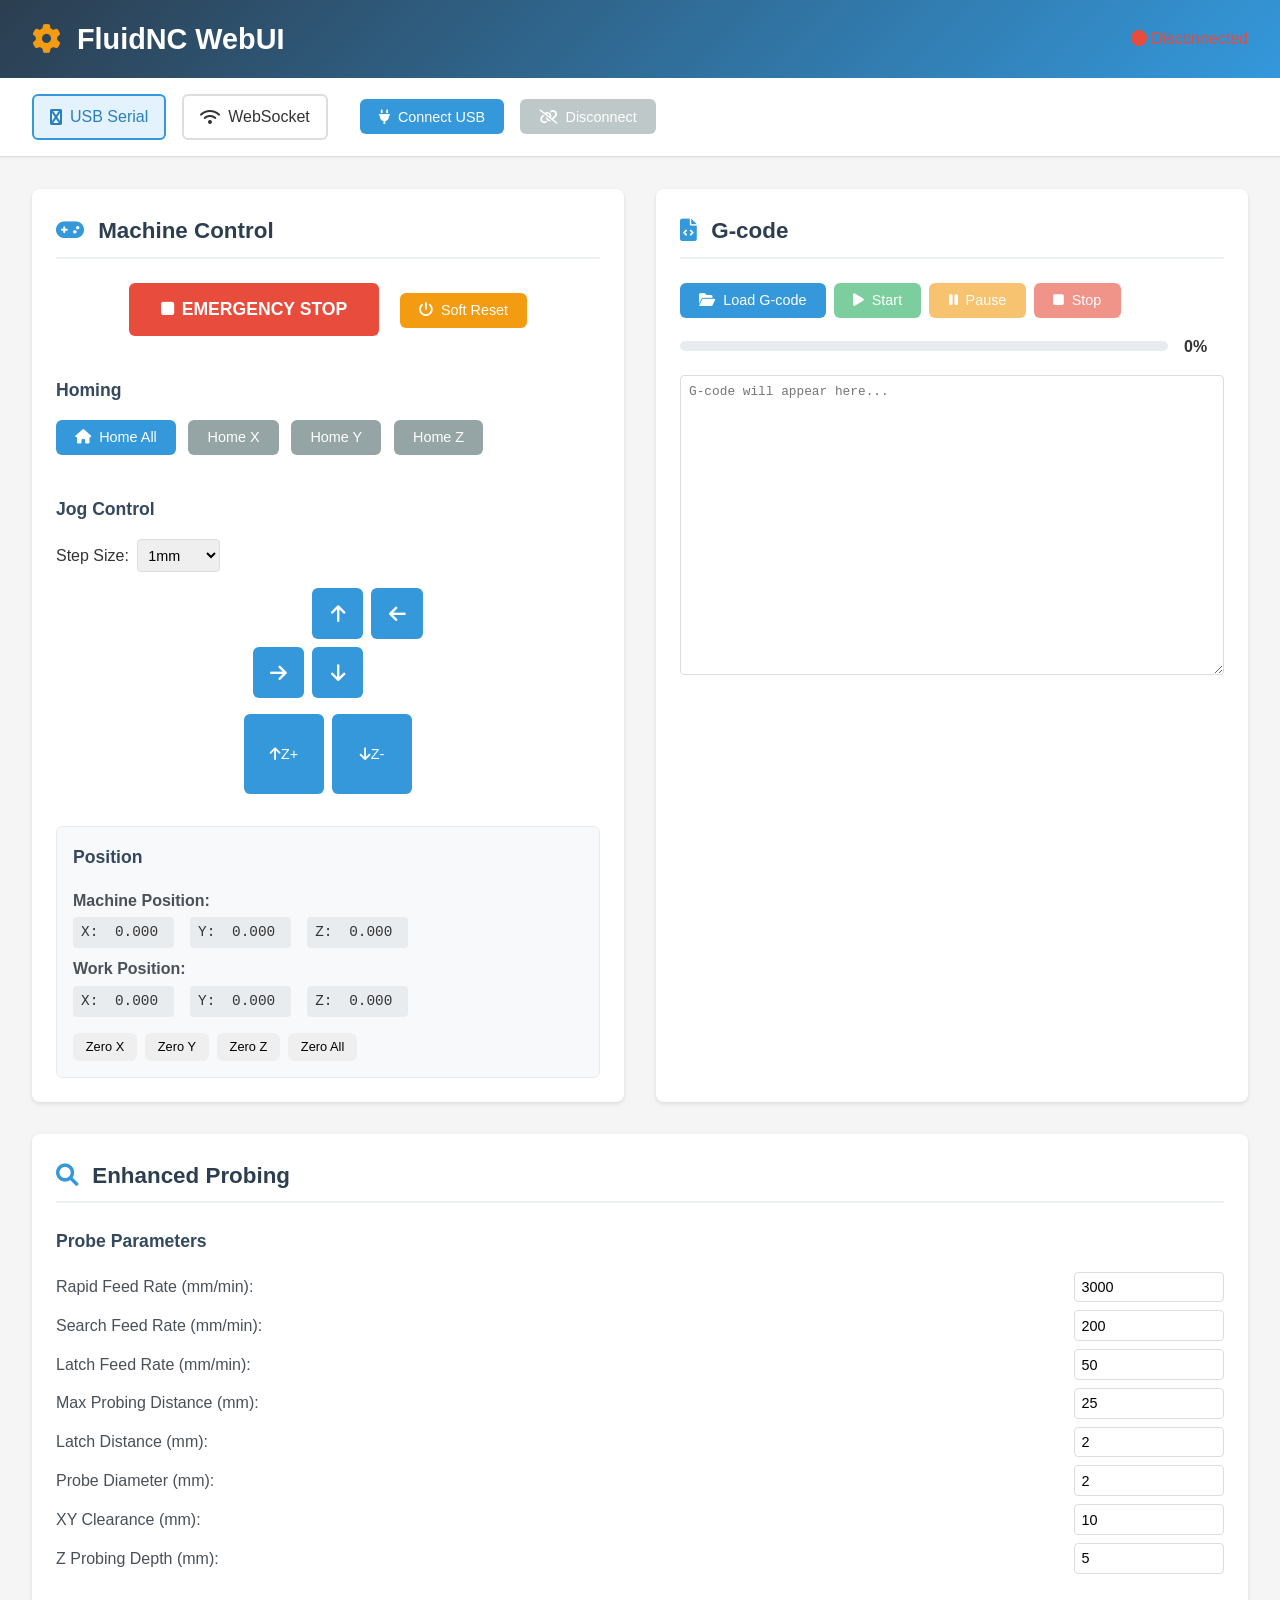
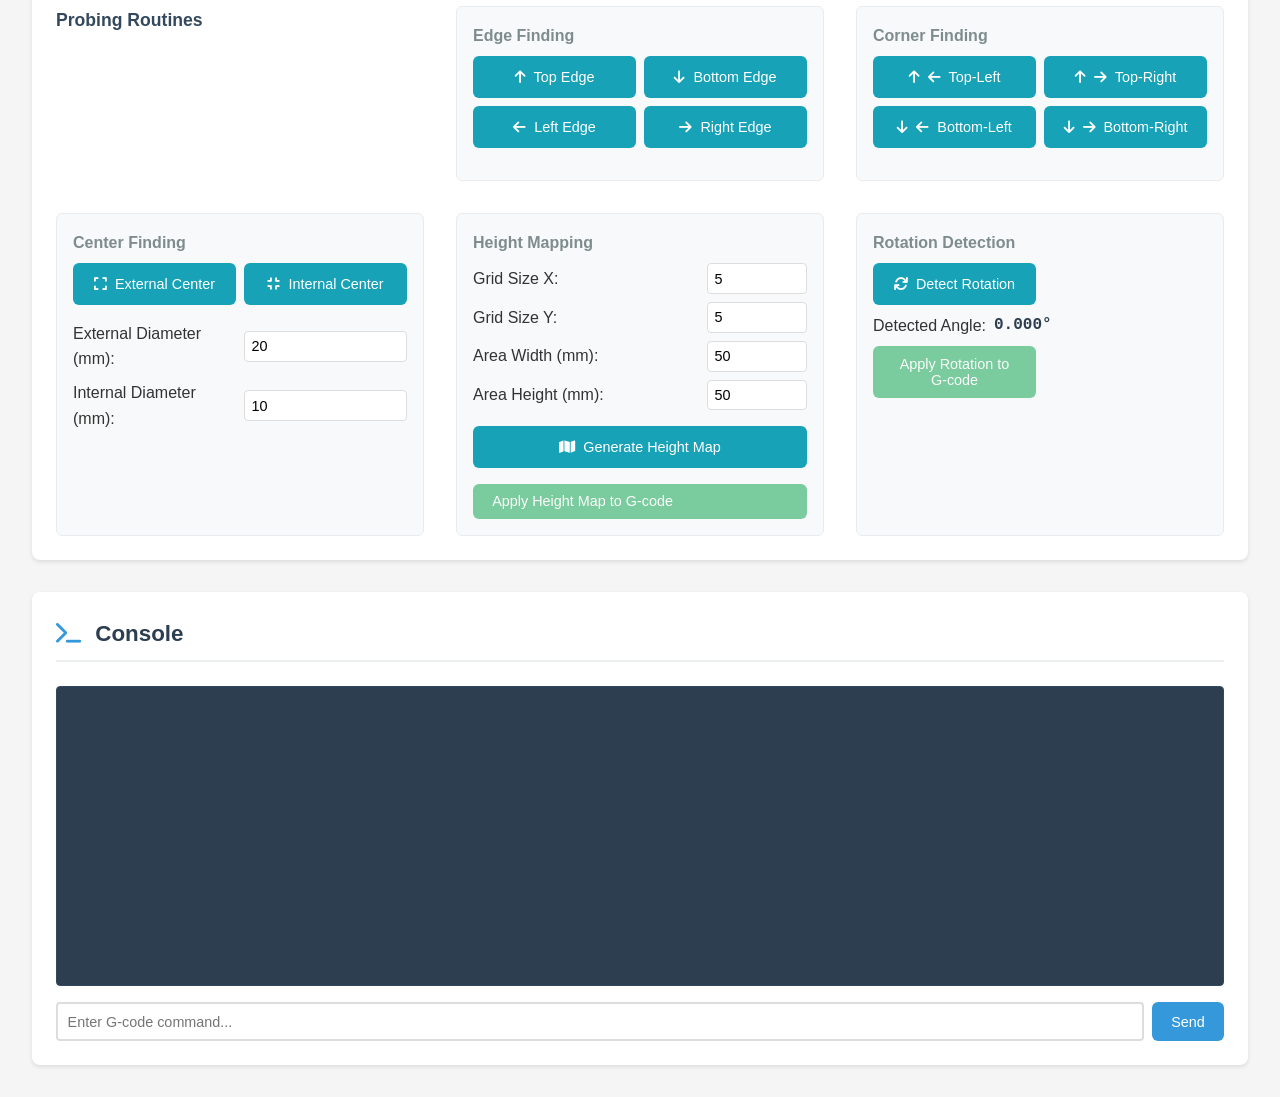
==== index.html @ 0053ca23 "Complete FluidNC WebUI with enhanced probing capabilities Co-authored-by: eghasemy <1766085+eghasemy" ====
<!DOCTYPE html>
<html lang="en">
<head>
    <meta charset="UTF-8">
    <meta name="viewport" content="width=device-width, initial-scale=1.0">
    <title>FluidNC WebUI</title>
    <link rel="stylesheet" href="css/styles.css">
    <link rel="stylesheet" href="https://cdnjs.cloudflare.com/ajax/libs/font-awesome/6.0.0/css/all.min.css">
</head>
<body>
    <div id="app">
        <!-- Header -->
        <header class="header">
            <h1><i class="fas fa-cog"></i> FluidNC WebUI</h1>
            <div class="connection-status">
                <span id="connection-indicator" class="status-disconnected">
                    <i class="fas fa-circle"></i> Disconnected
                </span>
            </div>
        </header>

        <!-- Connection Panel -->
        <section class="connection-panel">
            <div class="connection-controls">
                <div class="connection-type">
                    <label>
                        <input type="radio" name="connection-type" value="usb" checked>
                        <i class="fas fa-usb"></i> USB Serial
                    </label>
                    <label>
                        <input type="radio" name="connection-type" value="websocket">
                        <i class="fas fa-wifi"></i> WebSocket
                    </label>
                </div>
                
                <div class="usb-controls" id="usb-controls">
                    <button id="connect-usb" class="btn btn-primary">
                        <i class="fas fa-plug"></i> Connect USB
                    </button>
                    <button id="disconnect-usb" class="btn btn-secondary" disabled>
                        <i class="fas fa-unlink"></i> Disconnect
                    </button>
                </div>
                
                <div class="websocket-controls" id="websocket-controls" style="display: none;">
                    <input type="text" id="websocket-url" placeholder="ws://192.168.1.100:80/ws" class="input">
                    <button id="connect-websocket" class="btn btn-primary">
                        <i class="fas fa-wifi"></i> Connect
                    </button>
                    <button id="disconnect-websocket" class="btn btn-secondary" disabled>
                        <i class="fas fa-unlink"></i> Disconnect
                    </button>
                </div>
            </div>
        </section>

        <!-- Main Content -->
        <main class="main-content">
            <!-- Control Panel -->
            <section class="control-panel">
                <h2><i class="fas fa-gamepad"></i> Machine Control</h2>
                
                <!-- Emergency Stop -->
                <div class="emergency-controls">
                    <button id="emergency-stop" class="btn btn-danger btn-large">
                        <i class="fas fa-stop"></i> EMERGENCY STOP
                    </button>
                    <button id="soft-reset" class="btn btn-warning">
                        <i class="fas fa-power-off"></i> Soft Reset
                    </button>
                </div>

                <!-- Homing Controls -->
                <div class="homing-controls">
                    <h3>Homing</h3>
                    <button id="home-all" class="btn btn-primary">
                        <i class="fas fa-home"></i> Home All
                    </button>
                    <button id="home-x" class="btn btn-secondary">Home X</button>
                    <button id="home-y" class="btn btn-secondary">Home Y</button>
                    <button id="home-z" class="btn btn-secondary">Home Z</button>
                </div>

                <!-- Jog Controls -->
                <div class="jog-controls">
                    <h3>Jog Control</h3>
                    <div class="jog-distance">
                        <label>Step Size:</label>
                        <select id="jog-distance">
                            <option value="0.1">0.1mm</option>
                            <option value="1" selected>1mm</option>
                            <option value="10">10mm</option>
                            <option value="100">100mm</option>
                        </select>
                    </div>
                    
                    <div class="jog-xy">
                        <div class="jog-row">
                            <button class="jog-btn" data-axis="y" data-direction="1">
                                <i class="fas fa-arrow-up"></i>
                            </button>
                        </div>
                        <div class="jog-row">
                            <button class="jog-btn" data-axis="x" data-direction="-1">
                                <i class="fas fa-arrow-left"></i>
                            </button>
                            <button class="jog-btn" data-axis="x" data-direction="1">
                                <i class="fas fa-arrow-right"></i>
                            </button>
                        </div>
                        <div class="jog-row">
                            <button class="jog-btn" data-axis="y" data-direction="-1">
                                <i class="fas fa-arrow-down"></i>
                            </button>
                        </div>
                    </div>
                    
                    <div class="jog-z">
                        <button class="jog-btn" data-axis="z" data-direction="1">
                            <i class="fas fa-arrow-up"></i> Z+
                        </button>
                        <button class="jog-btn" data-axis="z" data-direction="-1">
                            <i class="fas fa-arrow-down"></i> Z-
                        </button>
                    </div>
                </div>

                <!-- Position Display -->
                <div class="position-display">
                    <h3>Position</h3>
                    <div class="coordinates">
                        <div class="coord-group">
                            <label>Machine Position:</label>
                            <div class="coord-values">
                                <span>X: <span id="mpos-x">0.000</span></span>
                                <span>Y: <span id="mpos-y">0.000</span></span>
                                <span>Z: <span id="mpos-z">0.000</span></span>
                            </div>
                        </div>
                        <div class="coord-group">
                            <label>Work Position:</label>
                            <div class="coord-values">
                                <span>X: <span id="wpos-x">0.000</span></span>
                                <span>Y: <span id="wpos-y">0.000</span></span>
                                <span>Z: <span id="wpos-z">0.000</span></span>
                            </div>
                        </div>
                    </div>
                    
                    <div class="zero-controls">
                        <button id="zero-x" class="btn btn-small">Zero X</button>
                        <button id="zero-y" class="btn btn-small">Zero Y</button>
                        <button id="zero-z" class="btn btn-small">Zero Z</button>
                        <button id="zero-all" class="btn btn-small">Zero All</button>
                    </div>
                </div>
            </section>

            <!-- G-code Panel -->
            <section class="gcode-panel">
                <h2><i class="fas fa-file-code"></i> G-code</h2>
                
                <div class="gcode-controls">
                    <input type="file" id="gcode-file" accept=".nc,.gcode,.txt" style="display: none;">
                    <button id="load-gcode" class="btn btn-primary">
                        <i class="fas fa-folder-open"></i> Load G-code
                    </button>
                    <button id="start-job" class="btn btn-success" disabled>
                        <i class="fas fa-play"></i> Start
                    </button>
                    <button id="pause-job" class="btn btn-warning" disabled>
                        <i class="fas fa-pause"></i> Pause
                    </button>
                    <button id="stop-job" class="btn btn-danger" disabled>
                        <i class="fas fa-stop"></i> Stop
                    </button>
                </div>

                <div class="gcode-progress">
                    <div class="progress-bar">
                        <div id="progress-fill" class="progress-fill"></div>
                    </div>
                    <span id="progress-text">0%</span>
                </div>

                <div class="gcode-viewer">
                    <textarea id="gcode-content" placeholder="G-code will appear here..." readonly></textarea>
                </div>
            </section>

            <!-- Enhanced Probing Panel -->
            <section class="probing-panel">
                <h2><i class="fas fa-search"></i> Enhanced Probing</h2>
                
                <!-- Probe Parameters -->
                <div class="probe-parameters">
                    <h3>Probe Parameters</h3>
                    <div class="param-grid">
                        <label>Rapid Feed Rate (mm/min):</label>
                        <input type="number" id="rapid-fr" value="3000" min="100" max="10000">
                        
                        <label>Search Feed Rate (mm/min):</label>
                        <input type="number" id="search-fr" value="200" min="10" max="1000">
                        
                        <label>Latch Feed Rate (mm/min):</label>
                        <input type="number" id="latch-fr" value="50" min="5" max="500">
                        
                        <label>Max Probing Distance (mm):</label>
                        <input type="number" id="probing-dist" value="25" min="1" max="100">
                        
                        <label>Latch Distance (mm):</label>
                        <input type="number" id="latch-dist" value="2" min="0.1" max="10" step="0.1">
                        
                        <label>Probe Diameter (mm):</label>
                        <input type="number" id="probe-diameter" value="2" min="0.1" max="20" step="0.1">
                        
                        <label>XY Clearance (mm):</label>
                        <input type="number" id="xy-clearance" value="10" min="1" max="50">
                        
                        <label>Z Probing Depth (mm):</label>
                        <input type="number" id="probing-depth" value="5" min="1" max="50">
                    </div>
                </div>

                <!-- Probing Routines -->
                <div class="probing-routines">
                    <h3>Probing Routines</h3>
                    
                    <!-- Edge Finding -->
                    <div class="routine-group">
                        <h4>Edge Finding</h4>
                        <div class="routine-buttons">
                            <button class="probe-btn" data-routine="edge-top">
                                <i class="fas fa-arrow-up"></i> Top Edge
                            </button>
                            <button class="probe-btn" data-routine="edge-bottom">
                                <i class="fas fa-arrow-down"></i> Bottom Edge
                            </button>
                            <button class="probe-btn" data-routine="edge-left">
                                <i class="fas fa-arrow-left"></i> Left Edge
                            </button>
                            <button class="probe-btn" data-routine="edge-right">
                                <i class="fas fa-arrow-right"></i> Right Edge
                            </button>
                        </div>
                    </div>

                    <!-- Corner Finding -->
                    <div class="routine-group">
                        <h4>Corner Finding</h4>
                        <div class="routine-buttons">
                            <button class="probe-btn" data-routine="corner-tl">
                                <i class="fas fa-arrow-up"></i><i class="fas fa-arrow-left"></i> Top-Left
                            </button>
                            <button class="probe-btn" data-routine="corner-tr">
                                <i class="fas fa-arrow-up"></i><i class="fas fa-arrow-right"></i> Top-Right
                            </button>
                            <button class="probe-btn" data-routine="corner-bl">
                                <i class="fas fa-arrow-down"></i><i class="fas fa-arrow-left"></i> Bottom-Left
                            </button>
                            <button class="probe-btn" data-routine="corner-br">
                                <i class="fas fa-arrow-down"></i><i class="fas fa-arrow-right"></i> Bottom-Right
                            </button>
                        </div>
                    </div>

                    <!-- Center Finding -->
                    <div class="routine-group">
                        <h4>Center Finding</h4>
                        <div class="routine-buttons">
                            <button class="probe-btn" data-routine="center-external">
                                <i class="fas fa-expand"></i> External Center
                            </button>
                            <button class="probe-btn" data-routine="center-internal">
                                <i class="fas fa-compress"></i> Internal Center
                            </button>
                        </div>
                        <div class="center-params">
                            <label>External Diameter (mm):</label>
                            <input type="number" id="external-diameter" value="20" min="1" max="200">
                            <label>Internal Diameter (mm):</label>
                            <input type="number" id="internal-diameter" value="10" min="1" max="200">
                        </div>
                    </div>

                    <!-- Height Mapping -->
                    <div class="routine-group">
                        <h4>Height Mapping</h4>
                        <div class="height-map-controls">
                            <div class="map-params">
                                <label>Grid Size X:</label>
                                <input type="number" id="grid-x" value="5" min="2" max="20">
                                <label>Grid Size Y:</label>
                                <input type="number" id="grid-y" value="5" min="2" max="20">
                                <label>Area Width (mm):</label>
                                <input type="number" id="area-width" value="50" min="5" max="500">
                                <label>Area Height (mm):</label>
                                <input type="number" id="area-height" value="50" min="5" max="500">
                            </div>
                            <button class="probe-btn" data-routine="height-map">
                                <i class="fas fa-map"></i> Generate Height Map
                            </button>
                            <button id="apply-height-map" class="btn btn-success" disabled>
                                Apply Height Map to G-code
                            </button>
                        </div>
                    </div>

                    <!-- Rotation Detection -->
                    <div class="routine-group">
                        <h4>Rotation Detection</h4>
                        <div class="rotation-controls">
                            <button class="probe-btn" data-routine="detect-rotation">
                                <i class="fas fa-sync"></i> Detect Rotation
                            </button>
                            <div class="rotation-display">
                                <label>Detected Angle:</label>
                                <span id="rotation-angle">0.000°</span>
                            </div>
                            <button id="apply-rotation" class="btn btn-success" disabled>
                                Apply Rotation to G-code
                            </button>
                        </div>
                    </div>
                </div>
            </section>

            <!-- Console -->
            <section class="console-panel">
                <h2><i class="fas fa-terminal"></i> Console</h2>
                <div class="console-output" id="console-output"></div>
                <div class="console-input">
                    <input type="text" id="command-input" placeholder="Enter G-code command..." class="input">
                    <button id="send-command" class="btn btn-primary">Send</button>
                </div>
            </section>
        </main>
    </div>

    <script src="js/serial.js"></script>
    <script src="js/websocket.js"></script>
    <script src="js/gcode.js"></script>
    <script src="js/probing.js"></script>
    <script src="js/app.js"></script>
</body>
</html>
---- css/styles.css ----
/* FluidNC WebUI Styles */

* {
    margin: 0;
    padding: 0;
    box-sizing: border-box;
}

body {
    font-family: 'Segoe UI', Tahoma, Geneva, Verdana, sans-serif;
    background-color: #f5f5f5;
    color: #333;
    line-height: 1.6;
}

#app {
    display: flex;
    flex-direction: column;
    min-height: 100vh;
}

/* Header */
.header {
    background: linear-gradient(135deg, #2c3e50, #3498db);
    color: white;
    padding: 1rem 2rem;
    display: flex;
    justify-content: space-between;
    align-items: center;
    box-shadow: 0 2px 4px rgba(0,0,0,0.1);
}

.header h1 {
    font-size: 1.8rem;
    font-weight: 600;
}

.header h1 i {
    margin-right: 0.5rem;
    color: #f39c12;
}

.connection-status {
    display: flex;
    align-items: center;
    font-size: 1rem;
}

.status-disconnected {
    color: #e74c3c;
}

.status-connected {
    color: #27ae60;
}

.status-connecting {
    color: #f39c12;
}

/* Connection Panel */
.connection-panel {
    background: white;
    padding: 1rem 2rem;
    border-bottom: 1px solid #ddd;
    box-shadow: 0 1px 2px rgba(0,0,0,0.05);
}

.connection-controls {
    display: flex;
    align-items: center;
    gap: 2rem;
    flex-wrap: wrap;
}

.connection-type {
    display: flex;
    gap: 1rem;
}

.connection-type label {
    display: flex;
    align-items: center;
    gap: 0.5rem;
    cursor: pointer;
    padding: 0.5rem 1rem;
    border: 2px solid #ddd;
    border-radius: 6px;
    transition: all 0.3s ease;
}

.connection-type label:hover {
    border-color: #3498db;
    background-color: #f8f9fa;
}

.connection-type input[type="radio"]:checked + label,
.connection-type label:has(input[type="radio"]:checked) {
    border-color: #3498db;
    background-color: #e3f2fd;
    color: #2980b9;
}

.connection-type input[type="radio"] {
    display: none;
}

.usb-controls, .websocket-controls {
    display: flex;
    align-items: center;
    gap: 1rem;
}

/* Main Content */
.main-content {
    display: grid;
    grid-template-columns: 1fr 1fr;
    grid-template-rows: auto auto auto;
    gap: 2rem;
    padding: 2rem;
    flex: 1;
}

.control-panel {
    background: white;
    border-radius: 8px;
    padding: 1.5rem;
    box-shadow: 0 2px 4px rgba(0,0,0,0.1);
}

.gcode-panel {
    background: white;
    border-radius: 8px;
    padding: 1.5rem;
    box-shadow: 0 2px 4px rgba(0,0,0,0.1);
}

.probing-panel {
    grid-column: 1 / -1;
    background: white;
    border-radius: 8px;
    padding: 1.5rem;
    box-shadow: 0 2px 4px rgba(0,0,0,0.1);
}

.console-panel {
    grid-column: 1 / -1;
    background: white;
    border-radius: 8px;
    padding: 1.5rem;
    box-shadow: 0 2px 4px rgba(0,0,0,0.1);
}

/* Section Headers */
h2 {
    color: #2c3e50;
    font-size: 1.4rem;
    margin-bottom: 1.5rem;
    padding-bottom: 0.5rem;
    border-bottom: 2px solid #ecf0f1;
}

h2 i {
    margin-right: 0.5rem;
    color: #3498db;
}

h3 {
    color: #34495e;
    font-size: 1.1rem;
    margin-bottom: 1rem;
}

h4 {
    color: #7f8c8d;
    font-size: 1rem;
    margin-bottom: 0.5rem;
}

/* Buttons */
.btn {
    padding: 0.6rem 1.2rem;
    border: none;
    border-radius: 6px;
    cursor: pointer;
    font-size: 0.9rem;
    font-weight: 500;
    transition: all 0.3s ease;
    display: inline-flex;
    align-items: center;
    gap: 0.5rem;
    text-decoration: none;
}

.btn:hover {
    transform: translateY(-1px);
    box-shadow: 0 2px 4px rgba(0,0,0,0.2);
}

.btn:active {
    transform: translateY(0);
}

.btn:disabled {
    opacity: 0.6;
    cursor: not-allowed;
    transform: none;
}

.btn-primary {
    background-color: #3498db;
    color: white;
}

.btn-primary:hover {
    background-color: #2980b9;
}

.btn-secondary {
    background-color: #95a5a6;
    color: white;
}

.btn-secondary:hover {
    background-color: #7f8c8d;
}

.btn-success {
    background-color: #27ae60;
    color: white;
}

.btn-success:hover {
    background-color: #229954;
}

.btn-warning {
    background-color: #f39c12;
    color: white;
}

.btn-warning:hover {
    background-color: #e67e22;
}

.btn-danger {
    background-color: #e74c3c;
    color: white;
}

.btn-danger:hover {
    background-color: #c0392b;
}

.btn-large {
    padding: 1rem 2rem;
    font-size: 1.1rem;
    font-weight: 600;
}

.btn-small {
    padding: 0.4rem 0.8rem;
    font-size: 0.8rem;
}

/* Input Fields */
.input {
    padding: 0.6rem;
    border: 2px solid #ddd;
    border-radius: 4px;
    font-size: 0.9rem;
    transition: border-color 0.3s ease;
    width: 100%;
}

.input:focus {
    outline: none;
    border-color: #3498db;
}

input[type="number"], select {
    padding: 0.4rem;
    border: 1px solid #ddd;
    border-radius: 4px;
    font-size: 0.9rem;
}

/* Emergency Controls */
.emergency-controls {
    margin-bottom: 2rem;
    text-align: center;
}

.emergency-controls .btn-large {
    margin-right: 1rem;
    margin-bottom: 0.5rem;
}

/* Homing Controls */
.homing-controls {
    margin-bottom: 2rem;
}

.homing-controls .btn {
    margin-right: 0.5rem;
    margin-bottom: 0.5rem;
}

/* Jog Controls */
.jog-controls {
    margin-bottom: 2rem;
}

.jog-distance {
    margin-bottom: 1rem;
    display: flex;
    align-items: center;
    gap: 0.5rem;
}

.jog-distance select {
    padding: 0.4rem;
    border: 1px solid #ddd;
    border-radius: 4px;
}

.jog-xy {
    display: grid;
    grid-template-columns: repeat(3, 1fr);
    gap: 0.5rem;
    max-width: 150px;
    margin: 1rem auto;
}

.jog-row {
    display: contents;
}

.jog-row:first-child .jog-btn {
    grid-column: 2;
}

.jog-row:last-child .jog-btn {
    grid-column: 2;
}

.jog-btn {
    background-color: #3498db;
    color: white;
    border: none;
    border-radius: 6px;
    padding: 1rem;
    cursor: pointer;
    font-size: 1.2rem;
    transition: all 0.2s ease;
    aspect-ratio: 1;
    display: flex;
    align-items: center;
    justify-content: center;
}

.jog-btn:hover {
    background-color: #2980b9;
    transform: scale(1.05);
}

.jog-btn:active {
    transform: scale(0.95);
}

.jog-z {
    display: flex;
    gap: 0.5rem;
    justify-content: center;
    margin-top: 1rem;
}

.jog-z .jog-btn {
    width: 80px;
    font-size: 0.9rem;
    padding: 0.8rem;
}

/* Position Display */
.position-display {
    background-color: #f8f9fa;
    padding: 1rem;
    border-radius: 6px;
    border: 1px solid #e9ecef;
}

.coordinates {
    margin-bottom: 1rem;
}

.coord-group {
    margin-bottom: 0.5rem;
}

.coord-group label {
    font-weight: 600;
    color: #495057;
    display: block;
    margin-bottom: 0.25rem;
}

.coord-values {
    display: flex;
    gap: 1rem;
    font-family: 'Courier New', monospace;
    font-size: 0.9rem;
}

.coord-values span {
    background-color: #e9ecef;
    padding: 0.25rem 0.5rem;
    border-radius: 4px;
    min-width: 80px;
}

.zero-controls {
    display: flex;
    gap: 0.5rem;
    flex-wrap: wrap;
}

/* G-code Panel */
.gcode-controls {
    display: flex;
    gap: 0.5rem;
    margin-bottom: 1rem;
    flex-wrap: wrap;
}

.gcode-progress {
    display: flex;
    align-items: center;
    gap: 1rem;
    margin-bottom: 1rem;
}

.progress-bar {
    flex: 1;
    height: 10px;
    background-color: #e9ecef;
    border-radius: 5px;
    overflow: hidden;
}

.progress-fill {
    height: 100%;
    background-color: #27ae60;
    width: 0%;
    transition: width 0.3s ease;
}

#progress-text {
    font-weight: 600;
    min-width: 40px;
}

.gcode-viewer {
    height: 300px;
}

#gcode-content {
    width: 100%;
    height: 100%;
    font-family: 'Courier New', monospace;
    font-size: 0.8rem;
    border: 1px solid #ddd;
    border-radius: 4px;
    padding: 0.5rem;
    resize: vertical;
}

/* Probing Panel */
.probe-parameters {
    margin-bottom: 2rem;
}

.param-grid {
    display: grid;
    grid-template-columns: 1fr 150px;
    gap: 0.5rem 1rem;
    align-items: center;
}

.param-grid label {
    font-weight: 500;
    color: #495057;
}

.probing-routines {
    display: grid;
    grid-template-columns: repeat(auto-fit, minmax(300px, 1fr));
    gap: 2rem;
}

.routine-group {
    border: 1px solid #e9ecef;
    border-radius: 6px;
    padding: 1rem;
    background-color: #f8f9fa;
}

.routine-buttons {
    display: grid;
    grid-template-columns: repeat(2, 1fr);
    gap: 0.5rem;
    margin-bottom: 1rem;
}

.probe-btn {
    background-color: #17a2b8;
    color: white;
    border: none;
    border-radius: 6px;
    padding: 0.8rem;
    cursor: pointer;
    font-size: 0.9rem;
    font-weight: 500;
    transition: all 0.3s ease;
    display: flex;
    align-items: center;
    justify-content: center;
    gap: 0.5rem;
}

.probe-btn:hover {
    background-color: #138496;
    transform: translateY(-1px);
}

.probe-btn:active {
    transform: translateY(0);
}

.center-params, .height-map-controls, .rotation-controls {
    display: grid;
    grid-template-columns: 1fr 1fr;
    gap: 0.5rem;
    align-items: center;
}

.height-map-controls {
    grid-template-columns: 1fr;
    gap: 1rem;
}

.map-params {
    display: grid;
    grid-template-columns: 1fr 100px;
    gap: 0.5rem;
    align-items: center;
}

.rotation-display {
    display: flex;
    align-items: center;
    gap: 0.5rem;
    grid-column: 1 / -1;
}

#rotation-angle {
    font-weight: 600;
    color: #2c3e50;
    font-family: 'Courier New', monospace;
}

/* Console Panel */
.console-output {
    height: 300px;
    background-color: #2c3e50;
    color: #ecf0f1;
    font-family: 'Courier New', monospace;
    font-size: 0.8rem;
    padding: 1rem;
    border-radius: 4px;
    overflow-y: auto;
    margin-bottom: 1rem;
    border: 1px solid #34495e;
}

.console-input {
    display: flex;
    gap: 0.5rem;
}

.console-input .input {
    flex: 1;
}

/* Console Messages */
.console-message {
    margin-bottom: 0.25rem;
    padding: 0.25rem 0;
}

.console-message.sent {
    color: #3498db;
}

.console-message.received {
    color: #2ecc71;
}

.console-message.error {
    color: #e74c3c;
}

.console-message.info {
    color: #f39c12;
}

/* Responsive Design */
@media (max-width: 1200px) {
    .main-content {
        grid-template-columns: 1fr;
    }
    
    .probing-routines {
        grid-template-columns: repeat(auto-fit, minmax(250px, 1fr));
    }
}

@media (max-width: 768px) {
    .header {
        flex-direction: column;
        gap: 1rem;
        text-align: center;
    }
    
    .connection-controls {
        flex-direction: column;
        align-items: stretch;
        gap: 1rem;
    }
    
    .connection-type {
        justify-content: center;
    }
    
    .main-content {
        padding: 1rem;
        gap: 1rem;
    }
    
    .param-grid {
        grid-template-columns: 1fr;
    }
    
    .routine-buttons {
        grid-template-columns: 1fr;
    }
    
    .coord-values {
        flex-direction: column;
        gap: 0.5rem;
    }
    
    .gcode-controls {
        flex-direction: column;
    }
}

/* Animations */
@keyframes pulse {
    0% { opacity: 1; }
    50% { opacity: 0.5; }
    100% { opacity: 1; }
}

.status-connecting {
    animation: pulse 1.5s infinite;
}

/* Utility Classes */
.hidden {
    display: none !important;
}

.disabled {
    opacity: 0.6;
    pointer-events: none;
}

.text-center {
    text-align: center;
}

.mt-1 { margin-top: 0.5rem; }
.mt-2 { margin-top: 1rem; }
.mb-1 { margin-bottom: 0.5rem; }
.mb-2 { margin-bottom: 1rem; }
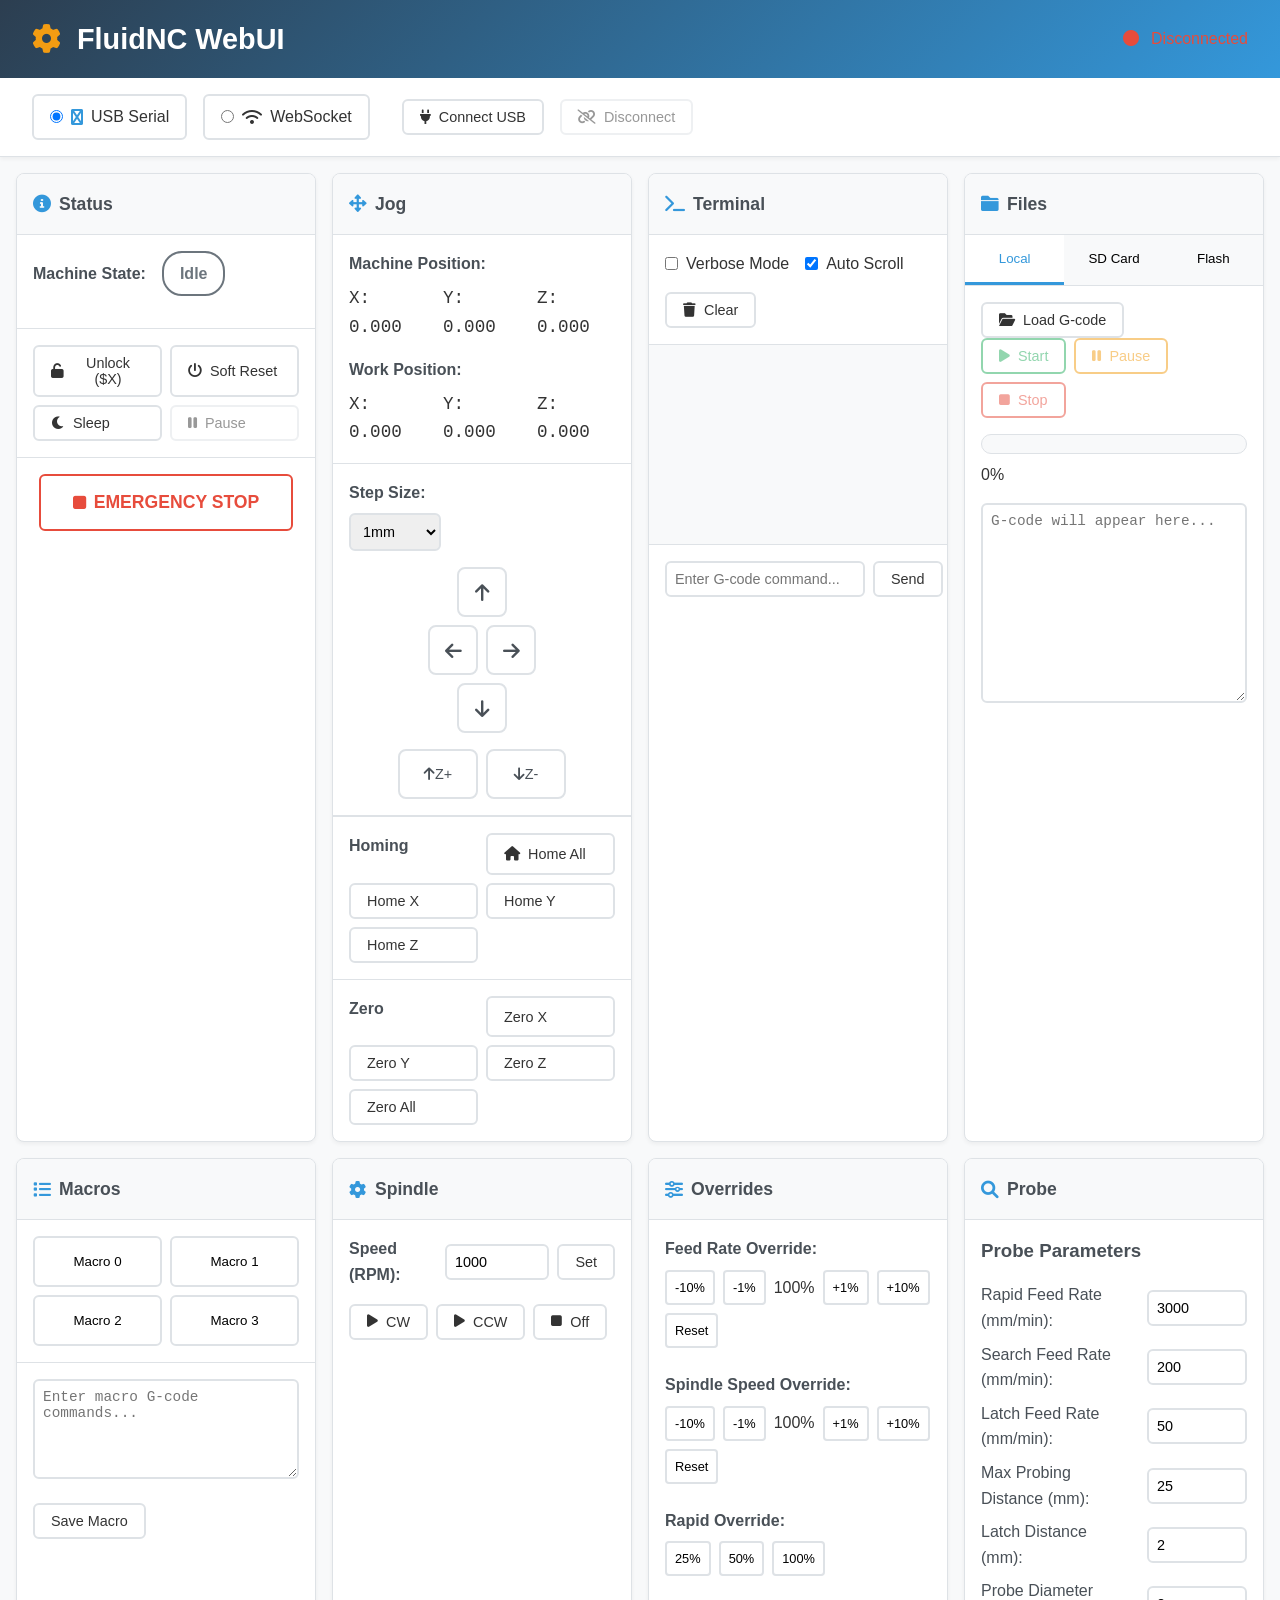
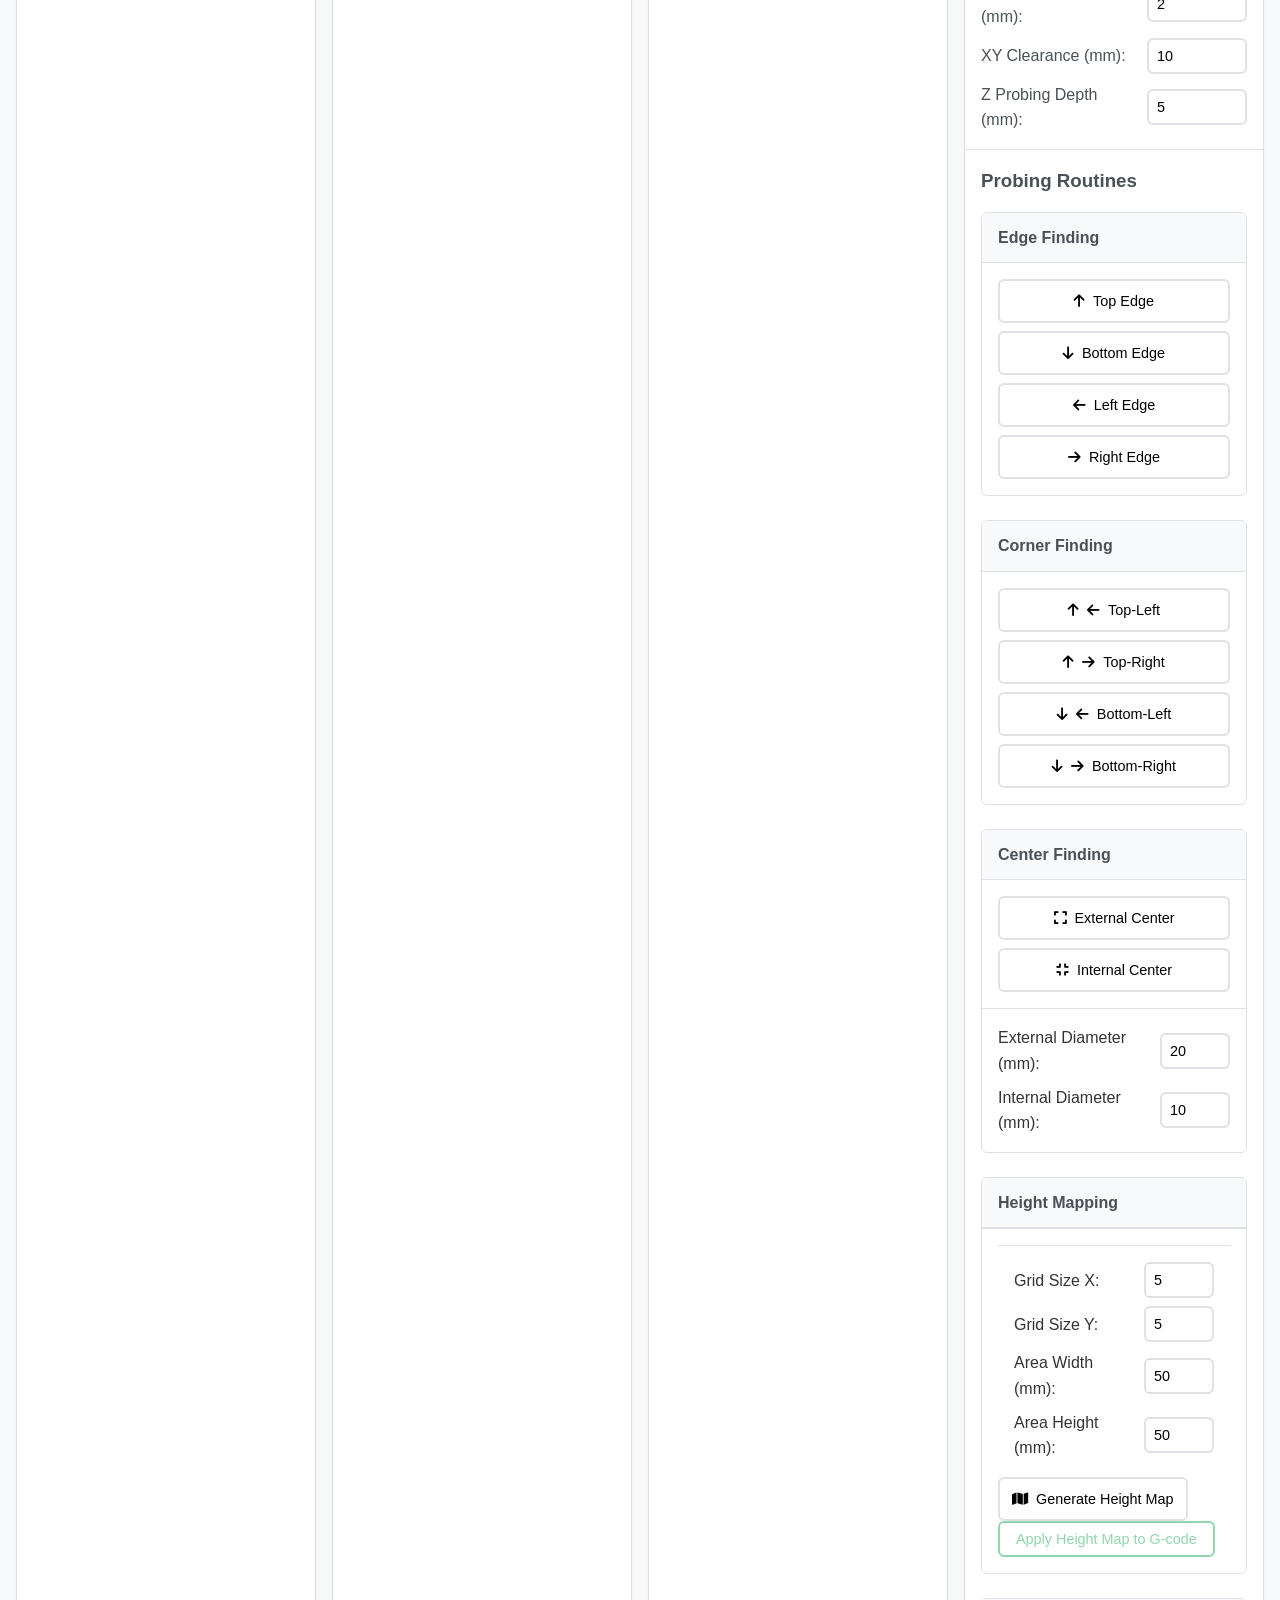
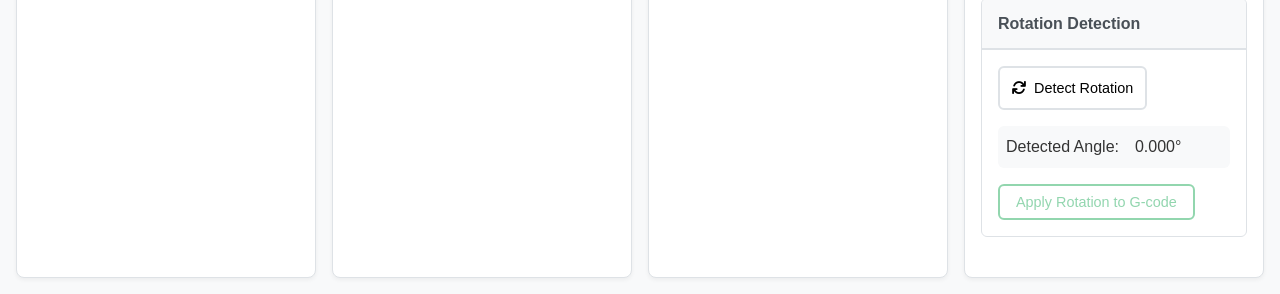
==== commit 5c1b777c: "Fix WebSocket communication and restructure UI to match FluidNC interface Co-authored-by: eghasemy <" ====
--- a/index.html
+++ b/index.html
@@ -56,284 +56,429 @@
 
         <!-- Main Content -->
         <main class="main-content">
-            <!-- Control Panel -->
-            <section class="control-panel">
-                <h2><i class="fas fa-gamepad"></i> Machine Control</h2>
-                
-                <!-- Emergency Stop -->
-                <div class="emergency-controls">
-                    <button id="emergency-stop" class="btn btn-danger btn-large">
-                        <i class="fas fa-stop"></i> EMERGENCY STOP
-                    </button>
-                    <button id="soft-reset" class="btn btn-warning">
-                        <i class="fas fa-power-off"></i> Soft Reset
-                    </button>
-                </div>
-
-                <!-- Homing Controls -->
-                <div class="homing-controls">
-                    <h3>Homing</h3>
-                    <button id="home-all" class="btn btn-primary">
-                        <i class="fas fa-home"></i> Home All
-                    </button>
-                    <button id="home-x" class="btn btn-secondary">Home X</button>
-                    <button id="home-y" class="btn btn-secondary">Home Y</button>
-                    <button id="home-z" class="btn btn-secondary">Home Z</button>
-                </div>
-
-                <!-- Jog Controls -->
-                <div class="jog-controls">
-                    <h3>Jog Control</h3>
-                    <div class="jog-distance">
-                        <label>Step Size:</label>
-                        <select id="jog-distance">
-                            <option value="0.1">0.1mm</option>
-                            <option value="1" selected>1mm</option>
-                            <option value="10">10mm</option>
-                            <option value="100">100mm</option>
-                        </select>
-                    </div>
-                    
-                    <div class="jog-xy">
-                        <div class="jog-row">
-                            <button class="jog-btn" data-axis="y" data-direction="1">
-                                <i class="fas fa-arrow-up"></i>
-                            </button>
-                        </div>
-                        <div class="jog-row">
-                            <button class="jog-btn" data-axis="x" data-direction="-1">
-                                <i class="fas fa-arrow-left"></i>
-                            </button>
-                            <button class="jog-btn" data-axis="x" data-direction="1">
-                                <i class="fas fa-arrow-right"></i>
-                            </button>
-                        </div>
-                        <div class="jog-row">
-                            <button class="jog-btn" data-axis="y" data-direction="-1">
-                                <i class="fas fa-arrow-down"></i>
-                            </button>
-                        </div>
-                    </div>
-                    
-                    <div class="jog-z">
-                        <button class="jog-btn" data-axis="z" data-direction="1">
-                            <i class="fas fa-arrow-up"></i> Z+
-                        </button>
-                        <button class="jog-btn" data-axis="z" data-direction="-1">
-                            <i class="fas fa-arrow-down"></i> Z-
-                        </button>
-                    </div>
-                </div>
-
-                <!-- Position Display -->
-                <div class="position-display">
-                    <h3>Position</h3>
-                    <div class="coordinates">
-                        <div class="coord-group">
-                            <label>Machine Position:</label>
-                            <div class="coord-values">
-                                <span>X: <span id="mpos-x">0.000</span></span>
-                                <span>Y: <span id="mpos-y">0.000</span></span>
-                                <span>Z: <span id="mpos-z">0.000</span></span>
-                            </div>
-                        </div>
-                        <div class="coord-group">
-                            <label>Work Position:</label>
-                            <div class="coord-values">
-                                <span>X: <span id="wpos-x">0.000</span></span>
-                                <span>Y: <span id="wpos-y">0.000</span></span>
-                                <span>Z: <span id="wpos-z">0.000</span></span>
-                            </div>
-                        </div>
-                    </div>
-                    
+            <div class="panels-container">
+                <!-- Status Panel -->
+                <section class="status-panel panel">
+                    <h2><i class="fas fa-info-circle"></i> Status</h2>
+                    
+                    <div class="machine-status">
+                        <div class="status-display">
+                            <label>Machine State:</label>
+                            <span id="machine-state" class="state-idle">Idle</span>
+                        </div>
+                    </div>
+
+                    <div class="status-controls">
+                        <button id="unlock" class="btn">
+                            <i class="fas fa-unlock"></i> Unlock ($X)
+                        </button>
+                        <button id="soft-reset" class="btn">
+                            <i class="fas fa-power-off"></i> Soft Reset
+                        </button>
+                        <button id="sleep" class="btn">
+                            <i class="fas fa-moon"></i> Sleep
+                        </button>
+                        <button id="pause-resume" class="btn" disabled>
+                            <i class="fas fa-pause"></i> Pause
+                        </button>
+                    </div>
+
+                    <div class="emergency-controls">
+                        <button id="emergency-stop" class="btn btn-danger btn-large">
+                            <i class="fas fa-stop"></i> EMERGENCY STOP
+                        </button>
+                    </div>
+                </section>
+
+                <!-- Jog Panel -->
+                <section class="jog-panel panel">
+                    <h2><i class="fas fa-arrows-alt"></i> Jog</h2>
+                    
+                    <!-- Position Display -->
+                    <div class="position-display">
+                        <div class="coordinates">
+                            <div class="coord-group">
+                                <label>Machine Position:</label>
+                                <div class="coord-values">
+                                    <span>X: <span id="mpos-x">0.000</span></span>
+                                    <span>Y: <span id="mpos-y">0.000</span></span>
+                                    <span>Z: <span id="mpos-z">0.000</span></span>
+                                </div>
+                            </div>
+                            <div class="coord-group">
+                                <label>Work Position:</label>
+                                <div class="coord-values">
+                                    <span>X: <span id="wpos-x">0.000</span></span>
+                                    <span>Y: <span id="wpos-y">0.000</span></span>
+                                    <span>Z: <span id="wpos-z">0.000</span></span>
+                                </div>
+                            </div>
+                        </div>
+                    </div>
+
+                    <!-- Jog Controls -->
+                    <div class="jog-controls">
+                        <div class="jog-distance">
+                            <label>Step Size:</label>
+                            <select id="jog-distance">
+                                <option value="0.01">0.01mm</option>
+                                <option value="0.1">0.1mm</option>
+                                <option value="1" selected>1mm</option>
+                                <option value="10">10mm</option>
+                                <option value="100">100mm</option>
+                            </select>
+                        </div>
+                        
+                        <div class="jog-xy">
+                            <div class="jog-row">
+                                <button class="jog-btn" data-axis="y" data-direction="1">
+                                    <i class="fas fa-arrow-up"></i>
+                                </button>
+                            </div>
+                            <div class="jog-row">
+                                <button class="jog-btn" data-axis="x" data-direction="-1">
+                                    <i class="fas fa-arrow-left"></i>
+                                </button>
+                                <button class="jog-btn" data-axis="x" data-direction="1">
+                                    <i class="fas fa-arrow-right"></i>
+                                </button>
+                            </div>
+                            <div class="jog-row">
+                                <button class="jog-btn" data-axis="y" data-direction="-1">
+                                    <i class="fas fa-arrow-down"></i>
+                                </button>
+                            </div>
+                        </div>
+                        
+                        <div class="jog-z">
+                            <button class="jog-btn" data-axis="z" data-direction="1">
+                                <i class="fas fa-arrow-up"></i> Z+
+                            </button>
+                            <button class="jog-btn" data-axis="z" data-direction="-1">
+                                <i class="fas fa-arrow-down"></i> Z-
+                            </button>
+                        </div>
+                    </div>
+
+                    <!-- Homing Controls -->
+                    <div class="homing-controls">
+                        <h3>Homing</h3>
+                        <button id="home-all" class="btn">
+                            <i class="fas fa-home"></i> Home All
+                        </button>
+                        <button id="home-x" class="btn">Home X</button>
+                        <button id="home-y" class="btn">Home Y</button>
+                        <button id="home-z" class="btn">Home Z</button>
+                    </div>
+                    
+                    <!-- Zero Controls -->
                     <div class="zero-controls">
-                        <button id="zero-x" class="btn btn-small">Zero X</button>
-                        <button id="zero-y" class="btn btn-small">Zero Y</button>
-                        <button id="zero-z" class="btn btn-small">Zero Z</button>
-                        <button id="zero-all" class="btn btn-small">Zero All</button>
-                    </div>
-                </div>
-            </section>
-
-            <!-- G-code Panel -->
-            <section class="gcode-panel">
-                <h2><i class="fas fa-file-code"></i> G-code</h2>
-                
-                <div class="gcode-controls">
-                    <input type="file" id="gcode-file" accept=".nc,.gcode,.txt" style="display: none;">
-                    <button id="load-gcode" class="btn btn-primary">
-                        <i class="fas fa-folder-open"></i> Load G-code
-                    </button>
-                    <button id="start-job" class="btn btn-success" disabled>
-                        <i class="fas fa-play"></i> Start
-                    </button>
-                    <button id="pause-job" class="btn btn-warning" disabled>
-                        <i class="fas fa-pause"></i> Pause
-                    </button>
-                    <button id="stop-job" class="btn btn-danger" disabled>
-                        <i class="fas fa-stop"></i> Stop
-                    </button>
-                </div>
-
-                <div class="gcode-progress">
-                    <div class="progress-bar">
-                        <div id="progress-fill" class="progress-fill"></div>
-                    </div>
-                    <span id="progress-text">0%</span>
-                </div>
-
-                <div class="gcode-viewer">
-                    <textarea id="gcode-content" placeholder="G-code will appear here..." readonly></textarea>
-                </div>
-            </section>
-
-            <!-- Enhanced Probing Panel -->
-            <section class="probing-panel">
-                <h2><i class="fas fa-search"></i> Enhanced Probing</h2>
-                
-                <!-- Probe Parameters -->
-                <div class="probe-parameters">
-                    <h3>Probe Parameters</h3>
-                    <div class="param-grid">
-                        <label>Rapid Feed Rate (mm/min):</label>
-                        <input type="number" id="rapid-fr" value="3000" min="100" max="10000">
-                        
-                        <label>Search Feed Rate (mm/min):</label>
-                        <input type="number" id="search-fr" value="200" min="10" max="1000">
-                        
-                        <label>Latch Feed Rate (mm/min):</label>
-                        <input type="number" id="latch-fr" value="50" min="5" max="500">
-                        
-                        <label>Max Probing Distance (mm):</label>
-                        <input type="number" id="probing-dist" value="25" min="1" max="100">
-                        
-                        <label>Latch Distance (mm):</label>
-                        <input type="number" id="latch-dist" value="2" min="0.1" max="10" step="0.1">
-                        
-                        <label>Probe Diameter (mm):</label>
-                        <input type="number" id="probe-diameter" value="2" min="0.1" max="20" step="0.1">
-                        
-                        <label>XY Clearance (mm):</label>
-                        <input type="number" id="xy-clearance" value="10" min="1" max="50">
-                        
-                        <label>Z Probing Depth (mm):</label>
-                        <input type="number" id="probing-depth" value="5" min="1" max="50">
-                    </div>
-                </div>
-
-                <!-- Probing Routines -->
-                <div class="probing-routines">
-                    <h3>Probing Routines</h3>
-                    
-                    <!-- Edge Finding -->
-                    <div class="routine-group">
-                        <h4>Edge Finding</h4>
-                        <div class="routine-buttons">
-                            <button class="probe-btn" data-routine="edge-top">
-                                <i class="fas fa-arrow-up"></i> Top Edge
-                            </button>
-                            <button class="probe-btn" data-routine="edge-bottom">
-                                <i class="fas fa-arrow-down"></i> Bottom Edge
-                            </button>
-                            <button class="probe-btn" data-routine="edge-left">
-                                <i class="fas fa-arrow-left"></i> Left Edge
-                            </button>
-                            <button class="probe-btn" data-routine="edge-right">
-                                <i class="fas fa-arrow-right"></i> Right Edge
-                            </button>
-                        </div>
-                    </div>
-
-                    <!-- Corner Finding -->
-                    <div class="routine-group">
-                        <h4>Corner Finding</h4>
-                        <div class="routine-buttons">
-                            <button class="probe-btn" data-routine="corner-tl">
-                                <i class="fas fa-arrow-up"></i><i class="fas fa-arrow-left"></i> Top-Left
-                            </button>
-                            <button class="probe-btn" data-routine="corner-tr">
-                                <i class="fas fa-arrow-up"></i><i class="fas fa-arrow-right"></i> Top-Right
-                            </button>
-                            <button class="probe-btn" data-routine="corner-bl">
-                                <i class="fas fa-arrow-down"></i><i class="fas fa-arrow-left"></i> Bottom-Left
-                            </button>
-                            <button class="probe-btn" data-routine="corner-br">
-                                <i class="fas fa-arrow-down"></i><i class="fas fa-arrow-right"></i> Bottom-Right
-                            </button>
-                        </div>
-                    </div>
-
-                    <!-- Center Finding -->
-                    <div class="routine-group">
-                        <h4>Center Finding</h4>
-                        <div class="routine-buttons">
-                            <button class="probe-btn" data-routine="center-external">
-                                <i class="fas fa-expand"></i> External Center
-                            </button>
-                            <button class="probe-btn" data-routine="center-internal">
-                                <i class="fas fa-compress"></i> Internal Center
-                            </button>
-                        </div>
-                        <div class="center-params">
-                            <label>External Diameter (mm):</label>
-                            <input type="number" id="external-diameter" value="20" min="1" max="200">
-                            <label>Internal Diameter (mm):</label>
-                            <input type="number" id="internal-diameter" value="10" min="1" max="200">
-                        </div>
-                    </div>
-
-                    <!-- Height Mapping -->
-                    <div class="routine-group">
-                        <h4>Height Mapping</h4>
-                        <div class="height-map-controls">
-                            <div class="map-params">
-                                <label>Grid Size X:</label>
-                                <input type="number" id="grid-x" value="5" min="2" max="20">
-                                <label>Grid Size Y:</label>
-                                <input type="number" id="grid-y" value="5" min="2" max="20">
-                                <label>Area Width (mm):</label>
-                                <input type="number" id="area-width" value="50" min="5" max="500">
-                                <label>Area Height (mm):</label>
-                                <input type="number" id="area-height" value="50" min="5" max="500">
-                            </div>
-                            <button class="probe-btn" data-routine="height-map">
-                                <i class="fas fa-map"></i> Generate Height Map
-                            </button>
-                            <button id="apply-height-map" class="btn btn-success" disabled>
-                                Apply Height Map to G-code
-                            </button>
-                        </div>
-                    </div>
-
-                    <!-- Rotation Detection -->
-                    <div class="routine-group">
-                        <h4>Rotation Detection</h4>
-                        <div class="rotation-controls">
-                            <button class="probe-btn" data-routine="detect-rotation">
-                                <i class="fas fa-sync"></i> Detect Rotation
-                            </button>
-                            <div class="rotation-display">
-                                <label>Detected Angle:</label>
-                                <span id="rotation-angle">0.000°</span>
-                            </div>
-                            <button id="apply-rotation" class="btn btn-success" disabled>
-                                Apply Rotation to G-code
-                            </button>
-                        </div>
-                    </div>
-                </div>
-            </section>
-
-            <!-- Console -->
-            <section class="console-panel">
-                <h2><i class="fas fa-terminal"></i> Console</h2>
-                <div class="console-output" id="console-output"></div>
-                <div class="console-input">
-                    <input type="text" id="command-input" placeholder="Enter G-code command..." class="input">
-                    <button id="send-command" class="btn btn-primary">Send</button>
-                </div>
-            </section>
+                        <h3>Zero</h3>
+                        <button id="zero-x" class="btn">Zero X</button>
+                        <button id="zero-y" class="btn">Zero Y</button>
+                        <button id="zero-z" class="btn">Zero Z</button>
+                        <button id="zero-all" class="btn">Zero All</button>
+                    </div>
+                </section>
+
+                <!-- Terminal Panel -->
+                <section class="terminal-panel panel">
+                    <h2><i class="fas fa-terminal"></i> Terminal</h2>
+                    
+                    <div class="terminal-controls">
+                        <label>
+                            <input type="checkbox" id="verbose-mode"> Verbose Mode
+                        </label>
+                        <label>
+                            <input type="checkbox" id="autoscroll" checked> Auto Scroll
+                        </label>
+                        <button id="clear-console" class="btn">
+                            <i class="fas fa-trash"></i> Clear
+                        </button>
+                    </div>
+
+                    <div class="console-output" id="console-output"></div>
+                    
+                    <div class="console-input">
+                        <input type="text" id="command-input" placeholder="Enter G-code command..." class="input">
+                        <button id="send-command" class="btn">Send</button>
+                    </div>
+                </section>
+
+                <!-- Files Panel -->
+                <section class="files-panel panel">
+                    <h2><i class="fas fa-folder"></i> Files</h2>
+                    
+                    <div class="file-tabs">
+                        <button class="tab-btn active" data-tab="local">Local</button>
+                        <button class="tab-btn" data-tab="sd">SD Card</button>
+                        <button class="tab-btn" data-tab="flash">Flash</button>
+                    </div>
+
+                    <div class="file-content">
+                        <div id="local-files" class="tab-content active">
+                            <input type="file" id="gcode-file" accept=".nc,.gcode,.txt,.tap" style="display: none;">
+                            <button id="load-gcode" class="btn">
+                                <i class="fas fa-folder-open"></i> Load G-code
+                            </button>
+                            
+                            <div class="gcode-controls">
+                                <button id="start-job" class="btn btn-success" disabled>
+                                    <i class="fas fa-play"></i> Start
+                                </button>
+                                <button id="pause-job" class="btn btn-warning" disabled>
+                                    <i class="fas fa-pause"></i> Pause
+                                </button>
+                                <button id="stop-job" class="btn btn-danger" disabled>
+                                    <i class="fas fa-stop"></i> Stop
+                                </button>
+                            </div>
+
+                            <div class="gcode-progress">
+                                <div class="progress-bar">
+                                    <div id="progress-fill" class="progress-fill"></div>
+                                </div>
+                                <span id="progress-text">0%</span>
+                            </div>
+
+                            <div class="gcode-viewer">
+                                <textarea id="gcode-content" placeholder="G-code will appear here..." readonly></textarea>
+                            </div>
+                        </div>
+                        
+                        <div id="sd-files" class="tab-content">
+                            <div class="file-list" id="sd-file-list">
+                                <p>SD card files will appear here</p>
+                            </div>
+                        </div>
+                        
+                        <div id="flash-files" class="tab-content">
+                            <div class="file-list" id="flash-file-list">
+                                <p>Flash files will appear here</p>
+                            </div>
+                        </div>
+                    </div>
+                </section>
+
+                <!-- Macros Panel -->
+                <section class="macros-panel panel">
+                    <h2><i class="fas fa-list"></i> Macros</h2>
+                    
+                    <div class="macro-buttons">
+                        <button class="macro-btn" data-macro="0">Macro 0</button>
+                        <button class="macro-btn" data-macro="1">Macro 1</button>
+                        <button class="macro-btn" data-macro="2">Macro 2</button>
+                        <button class="macro-btn" data-macro="3">Macro 3</button>
+                    </div>
+
+                    <div class="macro-editor">
+                        <textarea id="macro-content" placeholder="Enter macro G-code commands..."></textarea>
+                        <button id="save-macro" class="btn">Save Macro</button>
+                    </div>
+                </section>
+
+                <!-- Spindle Panel -->
+                <section class="spindle-panel panel">
+                    <h2><i class="fas fa-cog"></i> Spindle</h2>
+                    
+                    <div class="spindle-controls">
+                        <div class="spindle-speed">
+                            <label>Speed (RPM):</label>
+                            <input type="number" id="spindle-speed" value="1000" min="0" max="30000">
+                            <button id="set-spindle-speed" class="btn">Set</button>
+                        </div>
+                        
+                        <div class="spindle-buttons">
+                            <button id="spindle-on-cw" class="btn">
+                                <i class="fas fa-play"></i> CW
+                            </button>
+                            <button id="spindle-on-ccw" class="btn">
+                                <i class="fas fa-play"></i> CCW
+                            </button>
+                            <button id="spindle-off" class="btn">
+                                <i class="fas fa-stop"></i> Off
+                            </button>
+                        </div>
+                    </div>
+                </section>
+
+                <!-- Overrides Panel -->
+                <section class="overrides-panel panel">
+                    <h2><i class="fas fa-sliders-h"></i> Overrides</h2>
+                    
+                    <div class="override-controls">
+                        <div class="override-group">
+                            <label>Feed Rate Override:</label>
+                            <div class="override-buttons">
+                                <button class="override-btn" data-cmd="0x91">-10%</button>
+                                <button class="override-btn" data-cmd="0x92">-1%</button>
+                                <span id="feed-override">100%</span>
+                                <button class="override-btn" data-cmd="0x93">+1%</button>
+                                <button class="override-btn" data-cmd="0x94">+10%</button>
+                                <button class="override-btn" data-cmd="0x90">Reset</button>
+                            </div>
+                        </div>
+
+                        <div class="override-group">
+                            <label>Spindle Speed Override:</label>
+                            <div class="override-buttons">
+                                <button class="override-btn" data-cmd="0x9C">-10%</button>
+                                <button class="override-btn" data-cmd="0x9D">-1%</button>
+                                <span id="spindle-override">100%</span>
+                                <button class="override-btn" data-cmd="0x9E">+1%</button>
+                                <button class="override-btn" data-cmd="0x9F">+10%</button>
+                                <button class="override-btn" data-cmd="0x99">Reset</button>
+                            </div>
+                        </div>
+
+                        <div class="override-group">
+                            <label>Rapid Override:</label>
+                            <div class="override-buttons">
+                                <button class="override-btn" data-cmd="0x97">25%</button>
+                                <button class="override-btn" data-cmd="0x96">50%</button>
+                                <button class="override-btn" data-cmd="0x95">100%</button>
+                            </div>
+                        </div>
+                    </div>
+                </section>
+
+                <!-- Enhanced Probing Panel -->
+                <section class="probing-panel panel">
+                    <h2><i class="fas fa-search"></i> Probe</h2>
+                    
+                    <!-- Probe Parameters -->
+                    <div class="probe-parameters">
+                        <h3>Probe Parameters</h3>
+                        <div class="param-grid">
+                            <label>Rapid Feed Rate (mm/min):</label>
+                            <input type="number" id="rapid-fr" value="3000" min="100" max="10000">
+                            
+                            <label>Search Feed Rate (mm/min):</label>
+                            <input type="number" id="search-fr" value="200" min="10" max="1000">
+                            
+                            <label>Latch Feed Rate (mm/min):</label>
+                            <input type="number" id="latch-fr" value="50" min="5" max="500">
+                            
+                            <label>Max Probing Distance (mm):</label>
+                            <input type="number" id="probing-dist" value="25" min="1" max="100">
+                            
+                            <label>Latch Distance (mm):</label>
+                            <input type="number" id="latch-dist" value="2" min="0.1" max="10" step="0.1">
+                            
+                            <label>Probe Diameter (mm):</label>
+                            <input type="number" id="probe-diameter" value="2" min="0.1" max="20" step="0.1">
+                            
+                            <label>XY Clearance (mm):</label>
+                            <input type="number" id="xy-clearance" value="10" min="1" max="50">
+                            
+                            <label>Z Probing Depth (mm):</label>
+                            <input type="number" id="probing-depth" value="5" min="1" max="50">
+                        </div>
+                    </div>
+
+                    <!-- Probing Routines -->
+                    <div class="probing-routines">
+                        <h3>Probing Routines</h3>
+                        
+                        <!-- Edge Finding -->
+                        <div class="routine-group">
+                            <h4>Edge Finding</h4>
+                            <div class="routine-buttons">
+                                <button class="probe-btn" data-routine="edge-top">
+                                    <i class="fas fa-arrow-up"></i> Top Edge
+                                </button>
+                                <button class="probe-btn" data-routine="edge-bottom">
+                                    <i class="fas fa-arrow-down"></i> Bottom Edge
+                                </button>
+                                <button class="probe-btn" data-routine="edge-left">
+                                    <i class="fas fa-arrow-left"></i> Left Edge
+                                </button>
+                                <button class="probe-btn" data-routine="edge-right">
+                                    <i class="fas fa-arrow-right"></i> Right Edge
+                                </button>
+                            </div>
+                        </div>
+
+                        <!-- Corner Finding -->
+                        <div class="routine-group">
+                            <h4>Corner Finding</h4>
+                            <div class="routine-buttons">
+                                <button class="probe-btn" data-routine="corner-tl">
+                                    <i class="fas fa-arrow-up"></i><i class="fas fa-arrow-left"></i> Top-Left
+                                </button>
+                                <button class="probe-btn" data-routine="corner-tr">
+                                    <i class="fas fa-arrow-up"></i><i class="fas fa-arrow-right"></i> Top-Right
+                                </button>
+                                <button class="probe-btn" data-routine="corner-bl">
+                                    <i class="fas fa-arrow-down"></i><i class="fas fa-arrow-left"></i> Bottom-Left
+                                </button>
+                                <button class="probe-btn" data-routine="corner-br">
+                                    <i class="fas fa-arrow-down"></i><i class="fas fa-arrow-right"></i> Bottom-Right
+                                </button>
+                            </div>
+                        </div>
+
+                        <!-- Center Finding -->
+                        <div class="routine-group">
+                            <h4>Center Finding</h4>
+                            <div class="routine-buttons">
+                                <button class="probe-btn" data-routine="center-external">
+                                    <i class="fas fa-expand"></i> External Center
+                                </button>
+                                <button class="probe-btn" data-routine="center-internal">
+                                    <i class="fas fa-compress"></i> Internal Center
+                                </button>
+                            </div>
+                            <div class="center-params">
+                                <label>External Diameter (mm):</label>
+                                <input type="number" id="external-diameter" value="20" min="1" max="200">
+                                <label>Internal Diameter (mm):</label>
+                                <input type="number" id="internal-diameter" value="10" min="1" max="200">
+                            </div>
+                        </div>
+
+                        <!-- Height Mapping -->
+                        <div class="routine-group">
+                            <h4>Height Mapping</h4>
+                            <div class="height-map-controls">
+                                <div class="map-params">
+                                    <label>Grid Size X:</label>
+                                    <input type="number" id="grid-x" value="5" min="2" max="20">
+                                    <label>Grid Size Y:</label>
+                                    <input type="number" id="grid-y" value="5" min="2" max="20">
+                                    <label>Area Width (mm):</label>
+                                    <input type="number" id="area-width" value="50" min="5" max="500">
+                                    <label>Area Height (mm):</label>
+                                    <input type="number" id="area-height" value="50" min="5" max="500">
+                                </div>
+                                <button class="probe-btn" data-routine="height-map">
+                                    <i class="fas fa-map"></i> Generate Height Map
+                                </button>
+                                <button id="apply-height-map" class="btn btn-success" disabled>
+                                    Apply Height Map to G-code
+                                </button>
+                            </div>
+                        </div>
+
+                        <!-- Rotation Detection -->
+                        <div class="routine-group">
+                            <h4>Rotation Detection</h4>
+                            <div class="rotation-controls">
+                                <button class="probe-btn" data-routine="detect-rotation">
+                                    <i class="fas fa-sync"></i> Detect Rotation
+                                </button>
+                                <div class="rotation-display">
+                                    <label>Detected Angle:</label>
+                                    <span id="rotation-angle">0.000°</span>
+                                </div>
+                                <button id="apply-rotation" class="btn btn-success" disabled>
+                                    Apply Rotation to G-code
+                                </button>
+                            </div>
+                        </div>
+                    </div>
+                </section>
+            </div>
         </main>
     </div>
 
--- a/css/styles.css
+++ b/css/styles.css
@@ -1,4 +1,4 @@
-/* FluidNC WebUI Styles */
+/* FluidNC WebUI Styles - Modern Clean Interface */
 
 * {
     margin: 0;
@@ -8,7 +8,7 @@
 
 body {
     font-family: 'Segoe UI', Tahoma, Geneva, Verdana, sans-serif;
-    background-color: #f5f5f5;
+    background-color: #f8f9fa;
     color: #333;
     line-height: 1.6;
 }
@@ -50,20 +50,24 @@
     color: #e74c3c;
 }
 
+.status-connecting {
+    color: #f39c12;
+}
+
 .status-connected {
     color: #27ae60;
 }
 
-.status-connecting {
-    color: #f39c12;
+.status-connected i, .status-connecting i, .status-disconnected i {
+    margin-right: 0.5rem;
 }
 
 /* Connection Panel */
 .connection-panel {
     background: white;
     padding: 1rem 2rem;
-    border-bottom: 1px solid #ddd;
-    box-shadow: 0 1px 2px rgba(0,0,0,0.05);
+    border-bottom: 1px solid #dee2e6;
+    box-shadow: 0 2px 4px rgba(0,0,0,0.05);
 }
 
 .connection-controls {
@@ -84,25 +88,17 @@
     gap: 0.5rem;
     cursor: pointer;
     padding: 0.5rem 1rem;
-    border: 2px solid #ddd;
+    border: 2px solid #dee2e6;
     border-radius: 6px;
-    transition: all 0.3s ease;
+    transition: all 0.2s ease;
 }
 
 .connection-type label:hover {
     border-color: #3498db;
-    background-color: #f8f9fa;
-}
-
-.connection-type input[type="radio"]:checked + label,
-.connection-type label:has(input[type="radio"]:checked) {
-    border-color: #3498db;
-    background-color: #e3f2fd;
-    color: #2980b9;
-}
-
-.connection-type input[type="radio"] {
-    display: none;
+}
+
+.connection-type input[type="radio"]:checked + i {
+    color: #3498db;
 }
 
 .usb-controls, .websocket-controls {
@@ -113,79 +109,55 @@
 
 /* Main Content */
 .main-content {
+    flex: 1;
+    padding: 1rem;
+}
+
+.panels-container {
     display: grid;
-    grid-template-columns: 1fr 1fr;
-    grid-template-rows: auto auto auto;
-    gap: 2rem;
-    padding: 2rem;
-    flex: 1;
-}
-
-.control-panel {
+    grid-template-columns: repeat(auto-fit, minmax(300px, 1fr));
+    gap: 1rem;
+    max-width: 1600px;
+    margin: 0 auto;
+}
+
+/* Panel Base Styles */
+.panel {
     background: white;
+    border: 1px solid #dee2e6;
     border-radius: 8px;
-    padding: 1.5rem;
-    box-shadow: 0 2px 4px rgba(0,0,0,0.1);
-}
-
-.gcode-panel {
+    box-shadow: 0 2px 4px rgba(0,0,0,0.05);
+    overflow: hidden;
+}
+
+.panel h2 {
+    background: #f8f9fa;
+    border-bottom: 1px solid #dee2e6;
+    padding: 1rem;
+    margin: 0;
+    font-size: 1.1rem;
+    font-weight: 600;
+    color: #495057;
+    display: flex;
+    align-items: center;
+    gap: 0.5rem;
+}
+
+.panel h2 i {
+    color: #3498db;
+}
+
+/* Button Styles - No colored backgrounds, only borders and icons */
+.btn {
+    padding: 0.5rem 1rem;
+    border: 2px solid #dee2e6;
     background: white;
-    border-radius: 8px;
-    padding: 1.5rem;
-    box-shadow: 0 2px 4px rgba(0,0,0,0.1);
-}
-
-.probing-panel {
-    grid-column: 1 / -1;
-    background: white;
-    border-radius: 8px;
-    padding: 1.5rem;
-    box-shadow: 0 2px 4px rgba(0,0,0,0.1);
-}
-
-.console-panel {
-    grid-column: 1 / -1;
-    background: white;
-    border-radius: 8px;
-    padding: 1.5rem;
-    box-shadow: 0 2px 4px rgba(0,0,0,0.1);
-}
-
-/* Section Headers */
-h2 {
-    color: #2c3e50;
-    font-size: 1.4rem;
-    margin-bottom: 1.5rem;
-    padding-bottom: 0.5rem;
-    border-bottom: 2px solid #ecf0f1;
-}
-
-h2 i {
-    margin-right: 0.5rem;
-    color: #3498db;
-}
-
-h3 {
-    color: #34495e;
-    font-size: 1.1rem;
-    margin-bottom: 1rem;
-}
-
-h4 {
-    color: #7f8c8d;
-    font-size: 1rem;
-    margin-bottom: 0.5rem;
-}
-
-/* Buttons */
-.btn {
-    padding: 0.6rem 1.2rem;
-    border: none;
+    color: #333;
     border-radius: 6px;
     cursor: pointer;
     font-size: 0.9rem;
     font-weight: 500;
-    transition: all 0.3s ease;
+    transition: all 0.2s ease;
     display: inline-flex;
     align-items: center;
     gap: 0.5rem;
@@ -193,8 +165,10 @@
 }
 
 .btn:hover {
+    border-color: #3498db;
+    color: #3498db;
     transform: translateY(-1px);
-    box-shadow: 0 2px 4px rgba(0,0,0,0.2);
+    box-shadow: 0 2px 4px rgba(0,0,0,0.1);
 }
 
 .btn:active {
@@ -202,54 +176,40 @@
 }
 
 .btn:disabled {
-    opacity: 0.6;
+    opacity: 0.5;
     cursor: not-allowed;
     transform: none;
-}
-
-.btn-primary {
-    background-color: #3498db;
-    color: white;
-}
-
-.btn-primary:hover {
-    background-color: #2980b9;
-}
-
-.btn-secondary {
-    background-color: #95a5a6;
-    color: white;
-}
-
-.btn-secondary:hover {
-    background-color: #7f8c8d;
+    box-shadow: none;
+}
+
+.btn-danger {
+    border-color: #e74c3c;
+    color: #e74c3c;
+}
+
+.btn-danger:hover {
+    border-color: #c0392b;
+    color: #c0392b;
 }
 
 .btn-success {
-    background-color: #27ae60;
-    color: white;
+    border-color: #27ae60;
+    color: #27ae60;
 }
 
 .btn-success:hover {
-    background-color: #229954;
+    border-color: #219a52;
+    color: #219a52;
 }
 
 .btn-warning {
-    background-color: #f39c12;
-    color: white;
+    border-color: #f39c12;
+    color: #f39c12;
 }
 
 .btn-warning:hover {
-    background-color: #e67e22;
-}
-
-.btn-danger {
-    background-color: #e74c3c;
-    color: white;
-}
-
-.btn-danger:hover {
-    background-color: #c0392b;
+    border-color: #e67e22;
+    color: #e67e22;
 }
 
 .btn-large {
@@ -258,340 +218,220 @@
     font-weight: 600;
 }
 
-.btn-small {
-    padding: 0.4rem 0.8rem;
-    font-size: 0.8rem;
-}
-
-/* Input Fields */
-.input {
-    padding: 0.6rem;
-    border: 2px solid #ddd;
-    border-radius: 4px;
-    font-size: 0.9rem;
-    transition: border-color 0.3s ease;
-    width: 100%;
-}
-
-.input:focus {
-    outline: none;
-    border-color: #3498db;
-}
-
-input[type="number"], select {
-    padding: 0.4rem;
-    border: 1px solid #ddd;
-    border-radius: 4px;
-    font-size: 0.9rem;
-}
-
-/* Emergency Controls */
+/* Status Panel */
+.status-panel {
+    min-height: 200px;
+}
+
+.machine-status {
+    padding: 1rem;
+}
+
+.status-display {
+    display: flex;
+    align-items: center;
+    gap: 1rem;
+    margin-bottom: 1rem;
+}
+
+.status-display label {
+    font-weight: 600;
+    color: #495057;
+}
+
+#machine-state {
+    padding: 0.5rem 1rem;
+    border-radius: 20px;
+    font-weight: 600;
+    border: 2px solid;
+}
+
+.state-idle {
+    border-color: #6c757d;
+    color: #6c757d;
+}
+
+.state-run {
+    border-color: #27ae60;
+    color: #27ae60;
+}
+
+.state-hold {
+    border-color: #f39c12;
+    color: #f39c12;
+}
+
+.state-alarm {
+    border-color: #e74c3c;
+    color: #e74c3c;
+}
+
+.status-controls {
+    display: grid;
+    grid-template-columns: repeat(auto-fit, minmax(120px, 1fr));
+    gap: 0.5rem;
+    padding: 1rem;
+    border-top: 1px solid #dee2e6;
+}
+
 .emergency-controls {
-    margin-bottom: 2rem;
+    padding: 1rem;
     text-align: center;
-}
-
-.emergency-controls .btn-large {
-    margin-right: 1rem;
+    border-top: 1px solid #dee2e6;
+}
+
+/* Jog Panel */
+.jog-panel {
+    min-height: 400px;
+}
+
+.position-display {
+    padding: 1rem;
+    border-bottom: 1px solid #dee2e6;
+}
+
+.coordinates {
+    display: flex;
+    flex-direction: column;
+    gap: 1rem;
+}
+
+.coord-group {
+    display: flex;
+    flex-direction: column;
+    gap: 0.5rem;
+}
+
+.coord-group label {
+    font-weight: 600;
+    color: #495057;
+}
+
+.coord-values {
+    display: flex;
+    gap: 1rem;
+    font-family: monospace;
+    font-size: 1.1rem;
+}
+
+.jog-controls {
+    padding: 1rem;
+    border-bottom: 1px solid #dee2e6;
+}
+
+.jog-distance {
+    margin-bottom: 1rem;
+}
+
+.jog-distance label {
+    display: block;
     margin-bottom: 0.5rem;
-}
-
-/* Homing Controls */
-.homing-controls {
-    margin-bottom: 2rem;
-}
-
-.homing-controls .btn {
-    margin-right: 0.5rem;
-    margin-bottom: 0.5rem;
-}
-
-/* Jog Controls */
-.jog-controls {
-    margin-bottom: 2rem;
-}
-
-.jog-distance {
-    margin-bottom: 1rem;
-    display: flex;
-    align-items: center;
-    gap: 0.5rem;
-}
-
-.jog-distance select {
-    padding: 0.4rem;
-    border: 1px solid #ddd;
-    border-radius: 4px;
+    font-weight: 600;
+    color: #495057;
 }
 
 .jog-xy {
     display: grid;
-    grid-template-columns: repeat(3, 1fr);
-    gap: 0.5rem;
-    max-width: 150px;
-    margin: 1rem auto;
+    grid-template-columns: 1fr;
+    gap: 0.5rem;
+    margin-bottom: 1rem;
+    max-width: 200px;
+    margin-left: auto;
+    margin-right: auto;
 }
 
 .jog-row {
-    display: contents;
-}
-
-.jog-row:first-child .jog-btn {
-    grid-column: 2;
-}
-
-.jog-row:last-child .jog-btn {
-    grid-column: 2;
+    display: flex;
+    justify-content: center;
+    gap: 0.5rem;
 }
 
 .jog-btn {
-    background-color: #3498db;
-    color: white;
-    border: none;
-    border-radius: 6px;
-    padding: 1rem;
+    width: 50px;
+    height: 50px;
+    border: 2px solid #dee2e6;
+    background: white;
+    border-radius: 8px;
     cursor: pointer;
+    display: flex;
+    align-items: center;
+    justify-content: center;
     font-size: 1.2rem;
+    color: #495057;
     transition: all 0.2s ease;
-    aspect-ratio: 1;
-    display: flex;
-    align-items: center;
+}
+
+.jog-btn:hover {
+    border-color: #3498db;
+    color: #3498db;
+}
+
+.jog-z {
+    display: flex;
+    gap: 0.5rem;
     justify-content: center;
-}
-
-.jog-btn:hover {
-    background-color: #2980b9;
-    transform: scale(1.05);
-}
-
-.jog-btn:active {
-    transform: scale(0.95);
-}
-
-.jog-z {
-    display: flex;
-    gap: 0.5rem;
-    justify-content: center;
-    margin-top: 1rem;
 }
 
 .jog-z .jog-btn {
     width: 80px;
     font-size: 0.9rem;
-    padding: 0.8rem;
-}
-
-/* Position Display */
-.position-display {
-    background-color: #f8f9fa;
-    padding: 1rem;
-    border-radius: 6px;
-    border: 1px solid #e9ecef;
-}
-
-.coordinates {
-    margin-bottom: 1rem;
-}
-
-.coord-group {
-    margin-bottom: 0.5rem;
-}
-
-.coord-group label {
-    font-weight: 600;
-    color: #495057;
-    display: block;
-    margin-bottom: 0.25rem;
-}
-
-.coord-values {
-    display: flex;
+}
+
+.homing-controls, .zero-controls {
+    padding: 1rem;
+    border-top: 1px solid #dee2e6;
+}
+
+.homing-controls h3, .zero-controls h3 {
+    margin-bottom: 1rem;
+    color: #495057;
+    font-size: 1rem;
+}
+
+.homing-controls {
+    display: grid;
+    grid-template-columns: repeat(auto-fit, minmax(100px, 1fr));
+    gap: 0.5rem;
+}
+
+.zero-controls {
+    display: grid;
+    grid-template-columns: repeat(auto-fit, minmax(100px, 1fr));
+    gap: 0.5rem;
+}
+
+/* Terminal Panel */
+.terminal-panel {
+    min-height: 300px;
+}
+
+.terminal-controls {
+    padding: 1rem;
+    border-bottom: 1px solid #dee2e6;
+    display: flex;
+    align-items: center;
     gap: 1rem;
+    flex-wrap: wrap;
+}
+
+.terminal-controls label {
+    display: flex;
+    align-items: center;
+    gap: 0.5rem;
+    font-weight: 500;
+}
+
+.console-output {
+    height: 200px;
+    overflow-y: auto;
+    padding: 1rem;
+    background: #f8f9fa;
     font-family: 'Courier New', monospace;
-    font-size: 0.9rem;
-}
-
-.coord-values span {
-    background-color: #e9ecef;
-    padding: 0.25rem 0.5rem;
-    border-radius: 4px;
-    min-width: 80px;
-}
-
-.zero-controls {
-    display: flex;
-    gap: 0.5rem;
-    flex-wrap: wrap;
-}
-
-/* G-code Panel */
-.gcode-controls {
-    display: flex;
-    gap: 0.5rem;
-    margin-bottom: 1rem;
-    flex-wrap: wrap;
-}
-
-.gcode-progress {
-    display: flex;
-    align-items: center;
-    gap: 1rem;
-    margin-bottom: 1rem;
-}
-
-.progress-bar {
-    flex: 1;
-    height: 10px;
-    background-color: #e9ecef;
-    border-radius: 5px;
-    overflow: hidden;
-}
-
-.progress-fill {
-    height: 100%;
-    background-color: #27ae60;
-    width: 0%;
-    transition: width 0.3s ease;
-}
-
-#progress-text {
-    font-weight: 600;
-    min-width: 40px;
-}
-
-.gcode-viewer {
-    height: 300px;
-}
-
-#gcode-content {
-    width: 100%;
-    height: 100%;
-    font-family: 'Courier New', monospace;
-    font-size: 0.8rem;
-    border: 1px solid #ddd;
-    border-radius: 4px;
-    padding: 0.5rem;
-    resize: vertical;
-}
-
-/* Probing Panel */
-.probe-parameters {
-    margin-bottom: 2rem;
-}
-
-.param-grid {
-    display: grid;
-    grid-template-columns: 1fr 150px;
-    gap: 0.5rem 1rem;
-    align-items: center;
-}
-
-.param-grid label {
-    font-weight: 500;
-    color: #495057;
-}
-
-.probing-routines {
-    display: grid;
-    grid-template-columns: repeat(auto-fit, minmax(300px, 1fr));
-    gap: 2rem;
-}
-
-.routine-group {
-    border: 1px solid #e9ecef;
-    border-radius: 6px;
-    padding: 1rem;
-    background-color: #f8f9fa;
-}
-
-.routine-buttons {
-    display: grid;
-    grid-template-columns: repeat(2, 1fr);
-    gap: 0.5rem;
-    margin-bottom: 1rem;
-}
-
-.probe-btn {
-    background-color: #17a2b8;
-    color: white;
-    border: none;
-    border-radius: 6px;
-    padding: 0.8rem;
-    cursor: pointer;
-    font-size: 0.9rem;
-    font-weight: 500;
-    transition: all 0.3s ease;
-    display: flex;
-    align-items: center;
-    justify-content: center;
-    gap: 0.5rem;
-}
-
-.probe-btn:hover {
-    background-color: #138496;
-    transform: translateY(-1px);
-}
-
-.probe-btn:active {
-    transform: translateY(0);
-}
-
-.center-params, .height-map-controls, .rotation-controls {
-    display: grid;
-    grid-template-columns: 1fr 1fr;
-    gap: 0.5rem;
-    align-items: center;
-}
-
-.height-map-controls {
-    grid-template-columns: 1fr;
-    gap: 1rem;
-}
-
-.map-params {
-    display: grid;
-    grid-template-columns: 1fr 100px;
-    gap: 0.5rem;
-    align-items: center;
-}
-
-.rotation-display {
-    display: flex;
-    align-items: center;
-    gap: 0.5rem;
-    grid-column: 1 / -1;
-}
-
-#rotation-angle {
-    font-weight: 600;
-    color: #2c3e50;
-    font-family: 'Courier New', monospace;
-}
-
-/* Console Panel */
-.console-output {
-    height: 300px;
-    background-color: #2c3e50;
-    color: #ecf0f1;
-    font-family: 'Courier New', monospace;
-    font-size: 0.8rem;
-    padding: 1rem;
-    border-radius: 4px;
-    overflow-y: auto;
-    margin-bottom: 1rem;
-    border: 1px solid #34495e;
-}
-
-.console-input {
-    display: flex;
-    gap: 0.5rem;
-}
-
-.console-input .input {
-    flex: 1;
-}
-
-/* Console Messages */
+    font-size: 0.85rem;
+    line-height: 1.4;
+    border-bottom: 1px solid #dee2e6;
+}
+
 .console-message {
     margin-bottom: 0.25rem;
     padding: 0.25rem 0;
@@ -602,33 +442,329 @@
 }
 
 .console-message.received {
-    color: #2ecc71;
+    color: #27ae60;
 }
 
 .console-message.error {
     color: #e74c3c;
+    font-weight: bold;
 }
 
 .console-message.info {
-    color: #f39c12;
+    color: #6c757d;
+}
+
+.console-input {
+    padding: 1rem;
+    display: flex;
+    gap: 0.5rem;
+}
+
+.console-input .input {
+    flex: 1;
+}
+
+/* Input Styles */
+.input, select, input[type="text"], input[type="number"], textarea {
+    padding: 0.5rem;
+    border: 2px solid #dee2e6;
+    border-radius: 6px;
+    font-size: 0.9rem;
+    transition: border-color 0.2s ease;
+}
+
+.input:focus, select:focus, input[type="text"]:focus, input[type="number"]:focus, textarea:focus {
+    outline: none;
+    border-color: #3498db;
+}
+
+/* Files Panel */
+.files-panel {
+    min-height: 400px;
+}
+
+.file-tabs {
+    display: flex;
+    border-bottom: 1px solid #dee2e6;
+}
+
+.tab-btn {
+    flex: 1;
+    padding: 1rem;
+    border: none;
+    background: #f8f9fa;
+    border-bottom: 3px solid transparent;
+    cursor: pointer;
+    transition: all 0.2s ease;
+}
+
+.tab-btn.active {
+    background: white;
+    border-bottom-color: #3498db;
+    color: #3498db;
+}
+
+.tab-content {
+    display: none;
+    padding: 1rem;
+}
+
+.tab-content.active {
+    display: block;
+}
+
+.gcode-controls {
+    display: flex;
+    gap: 0.5rem;
+    margin-bottom: 1rem;
+    flex-wrap: wrap;
+}
+
+.gcode-progress {
+    margin-bottom: 1rem;
+}
+
+.progress-bar {
+    width: 100%;
+    height: 20px;
+    background: #f8f9fa;
+    border: 1px solid #dee2e6;
+    border-radius: 10px;
+    overflow: hidden;
+    margin-bottom: 0.5rem;
+}
+
+.progress-fill {
+    height: 100%;
+    background: linear-gradient(90deg, #27ae60, #2ecc71);
+    width: 0%;
+    transition: width 0.3s ease;
+}
+
+.gcode-viewer textarea {
+    width: 100%;
+    height: 200px;
+    resize: vertical;
+}
+
+/* Macros Panel */
+.macros-panel {
+    min-height: 250px;
+}
+
+.macro-buttons {
+    padding: 1rem;
+    display: grid;
+    grid-template-columns: repeat(auto-fit, minmax(100px, 1fr));
+    gap: 0.5rem;
+    border-bottom: 1px solid #dee2e6;
+}
+
+.macro-btn {
+    padding: 1rem;
+    border: 2px solid #dee2e6;
+    background: white;
+    border-radius: 6px;
+    cursor: pointer;
+    transition: all 0.2s ease;
+}
+
+.macro-btn:hover {
+    border-color: #3498db;
+    color: #3498db;
+}
+
+.macro-editor {
+    padding: 1rem;
+}
+
+.macro-editor textarea {
+    width: 100%;
+    height: 100px;
+    margin-bottom: 1rem;
+}
+
+/* Spindle Panel */
+.spindle-panel {
+    min-height: 200px;
+}
+
+.spindle-controls {
+    padding: 1rem;
+}
+
+.spindle-speed {
+    display: flex;
+    align-items: center;
+    gap: 0.5rem;
+    margin-bottom: 1rem;
+}
+
+.spindle-speed label {
+    font-weight: 600;
+    color: #495057;
+}
+
+.spindle-speed input {
+    width: 120px;
+}
+
+.spindle-buttons {
+    display: flex;
+    gap: 0.5rem;
+}
+
+/* Overrides Panel */
+.overrides-panel {
+    min-height: 250px;
+}
+
+.override-controls {
+    padding: 1rem;
+}
+
+.override-group {
+    margin-bottom: 1.5rem;
+}
+
+.override-group label {
+    display: block;
+    margin-bottom: 0.5rem;
+    font-weight: 600;
+    color: #495057;
+}
+
+.override-buttons {
+    display: flex;
+    align-items: center;
+    gap: 0.5rem;
+    flex-wrap: wrap;
+}
+
+.override-btn {
+    padding: 0.5rem;
+    border: 2px solid #dee2e6;
+    background: white;
+    border-radius: 4px;
+    cursor: pointer;
+    font-size: 0.8rem;
+    transition: all 0.2s ease;
+}
+
+.override-btn:hover {
+    border-color: #3498db;
+    color: #3498db;
+}
+
+/* Probing Panel */
+.probing-panel {
+    min-height: 500px;
+}
+
+.probe-parameters {
+    padding: 1rem;
+    border-bottom: 1px solid #dee2e6;
+}
+
+.probe-parameters h3 {
+    margin-bottom: 1rem;
+    color: #495057;
+}
+
+.param-grid {
+    display: grid;
+    grid-template-columns: 1fr auto;
+    gap: 0.5rem 1rem;
+    align-items: center;
+}
+
+.param-grid label {
+    font-weight: 500;
+    color: #495057;
+}
+
+.param-grid input {
+    width: 100px;
+}
+
+.probing-routines {
+    padding: 1rem;
+}
+
+.probing-routines h3 {
+    margin-bottom: 1rem;
+    color: #495057;
+}
+
+.routine-group {
+    margin-bottom: 1.5rem;
+    border: 1px solid #dee2e6;
+    border-radius: 6px;
+    overflow: hidden;
+}
+
+.routine-group h4 {
+    background: #f8f9fa;
+    padding: 0.75rem 1rem;
+    margin: 0;
+    color: #495057;
+    border-bottom: 1px solid #dee2e6;
+}
+
+.routine-buttons {
+    padding: 1rem;
+    display: grid;
+    grid-template-columns: repeat(auto-fit, minmax(120px, 1fr));
+    gap: 0.5rem;
+}
+
+.probe-btn {
+    padding: 0.75rem;
+    border: 2px solid #dee2e6;
+    background: white;
+    border-radius: 6px;
+    cursor: pointer;
+    transition: all 0.2s ease;
+    display: flex;
+    align-items: center;
+    justify-content: center;
+    gap: 0.5rem;
+    font-size: 0.9rem;
+}
+
+.probe-btn:hover {
+    border-color: #3498db;
+    color: #3498db;
+}
+
+.center-params, .map-params {
+    padding: 1rem;
+    display: grid;
+    grid-template-columns: 1fr auto;
+    gap: 0.5rem 1rem;
+    align-items: center;
+    border-top: 1px solid #dee2e6;
+}
+
+.height-map-controls, .rotation-controls {
+    padding: 1rem;
+    border-top: 1px solid #dee2e6;
+}
+
+.rotation-display {
+    margin: 1rem 0;
+    padding: 0.5rem;
+    background: #f8f9fa;
+    border-radius: 6px;
+    display: flex;
+    align-items: center;
+    gap: 1rem;
 }
 
 /* Responsive Design */
-@media (max-width: 1200px) {
-    .main-content {
+@media (max-width: 768px) {
+    .panels-container {
         grid-template-columns: 1fr;
-    }
-    
-    .probing-routines {
-        grid-template-columns: repeat(auto-fit, minmax(250px, 1fr));
-    }
-}
-
-@media (max-width: 768px) {
-    .header {
-        flex-direction: column;
-        gap: 1rem;
-        text-align: center;
     }
     
     .connection-controls {
@@ -641,55 +777,40 @@
         justify-content: center;
     }
     
+    .header {
+        padding: 1rem;
+    }
+    
+    .header h1 {
+        font-size: 1.5rem;
+    }
+    
+    .gcode-controls {
+        justify-content: center;
+    }
+    
+    .override-buttons {
+        justify-content: center;
+    }
+}
+
+@media (max-width: 480px) {
     .main-content {
-        padding: 1rem;
-        gap: 1rem;
+        padding: 0.5rem;
     }
     
-    .param-grid {
-        grid-template-columns: 1fr;
+    .panel h2 {
+        padding: 0.75rem;
+        font-size: 1rem;
     }
     
-    .routine-buttons {
-        grid-template-columns: 1fr;
+    .btn {
+        padding: 0.75rem;
+        font-size: 0.8rem;
     }
     
     .coord-values {
         flex-direction: column;
         gap: 0.5rem;
     }
-    
-    .gcode-controls {
-        flex-direction: column;
-    }
-}
-
-/* Animations */
-@keyframes pulse {
-    0% { opacity: 1; }
-    50% { opacity: 0.5; }
-    100% { opacity: 1; }
-}
-
-.status-connecting {
-    animation: pulse 1.5s infinite;
-}
-
-/* Utility Classes */
-.hidden {
-    display: none !important;
-}
-
-.disabled {
-    opacity: 0.6;
-    pointer-events: none;
-}
-
-.text-center {
-    text-align: center;
-}
-
-.mt-1 { margin-top: 0.5rem; }
-.mt-2 { margin-top: 1rem; }
-.mb-1 { margin-bottom: 0.5rem; }
-.mb-2 { margin-bottom: 1rem; }+}
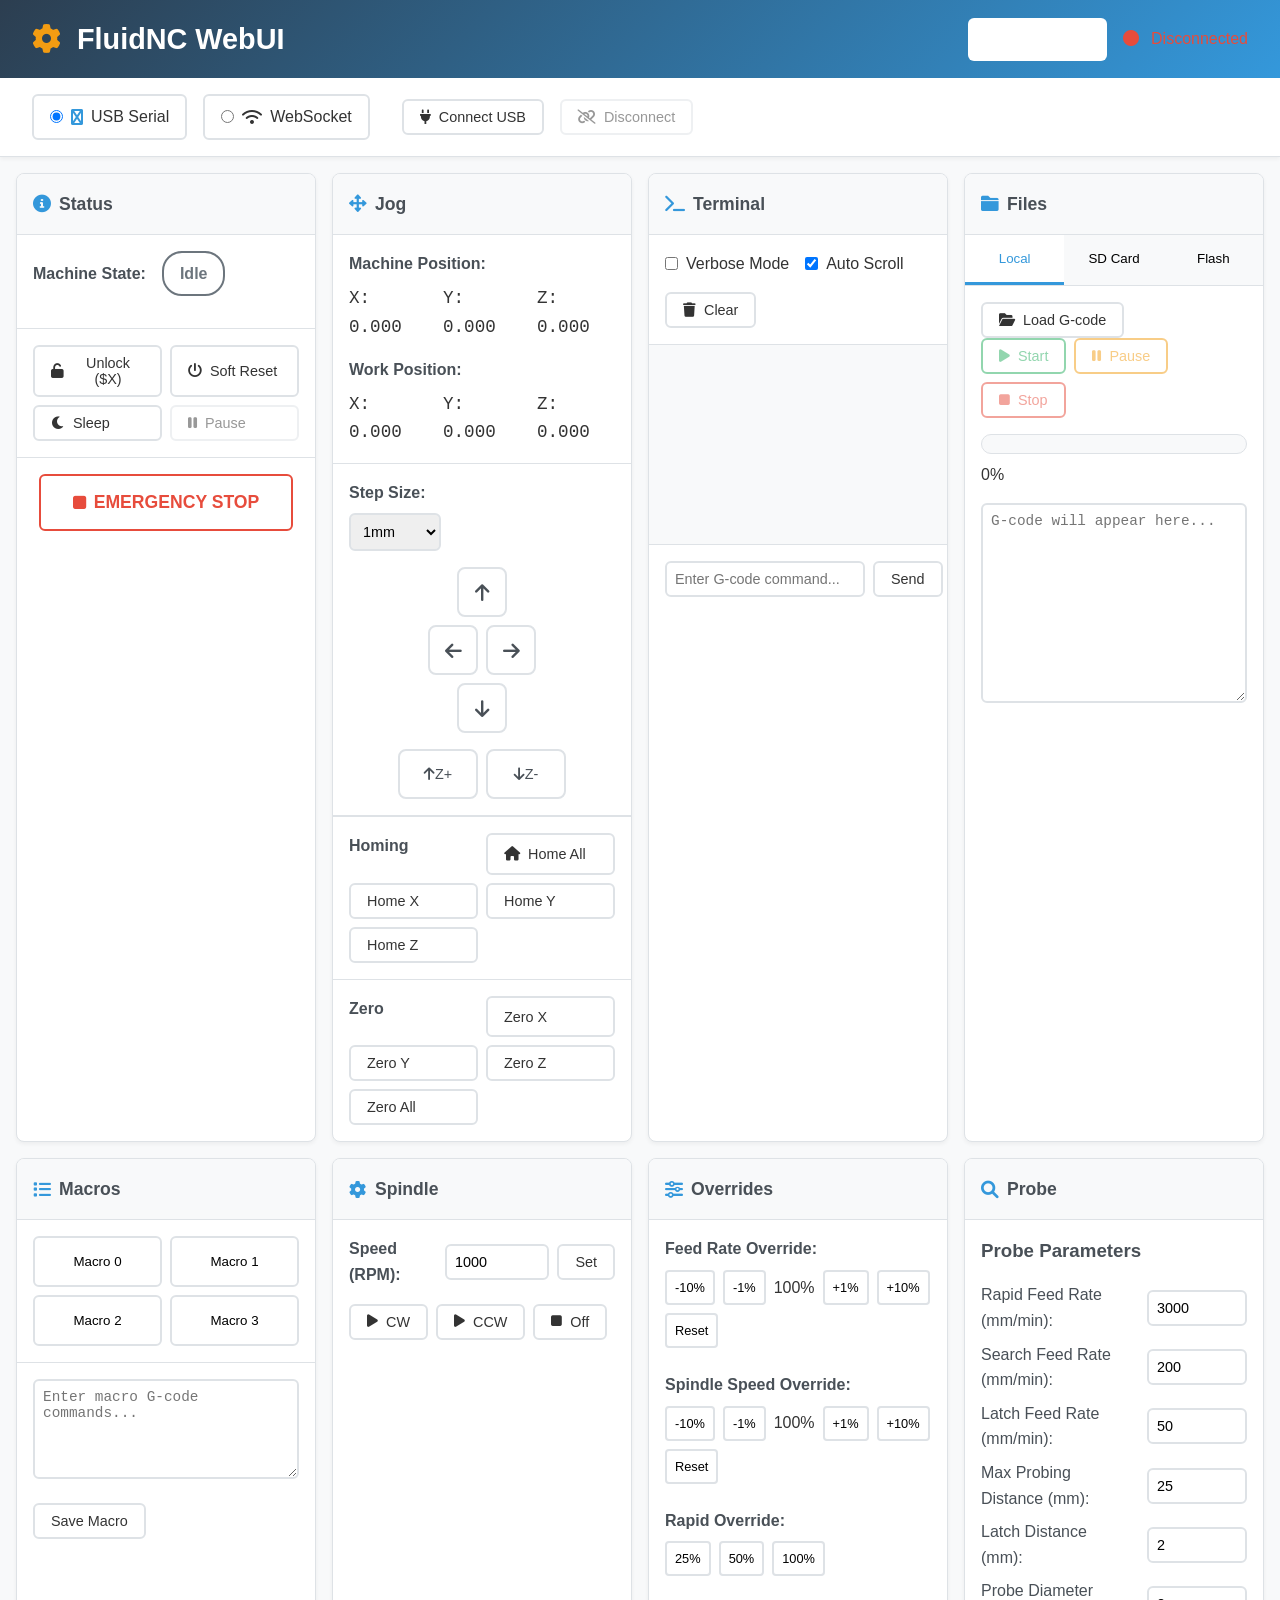
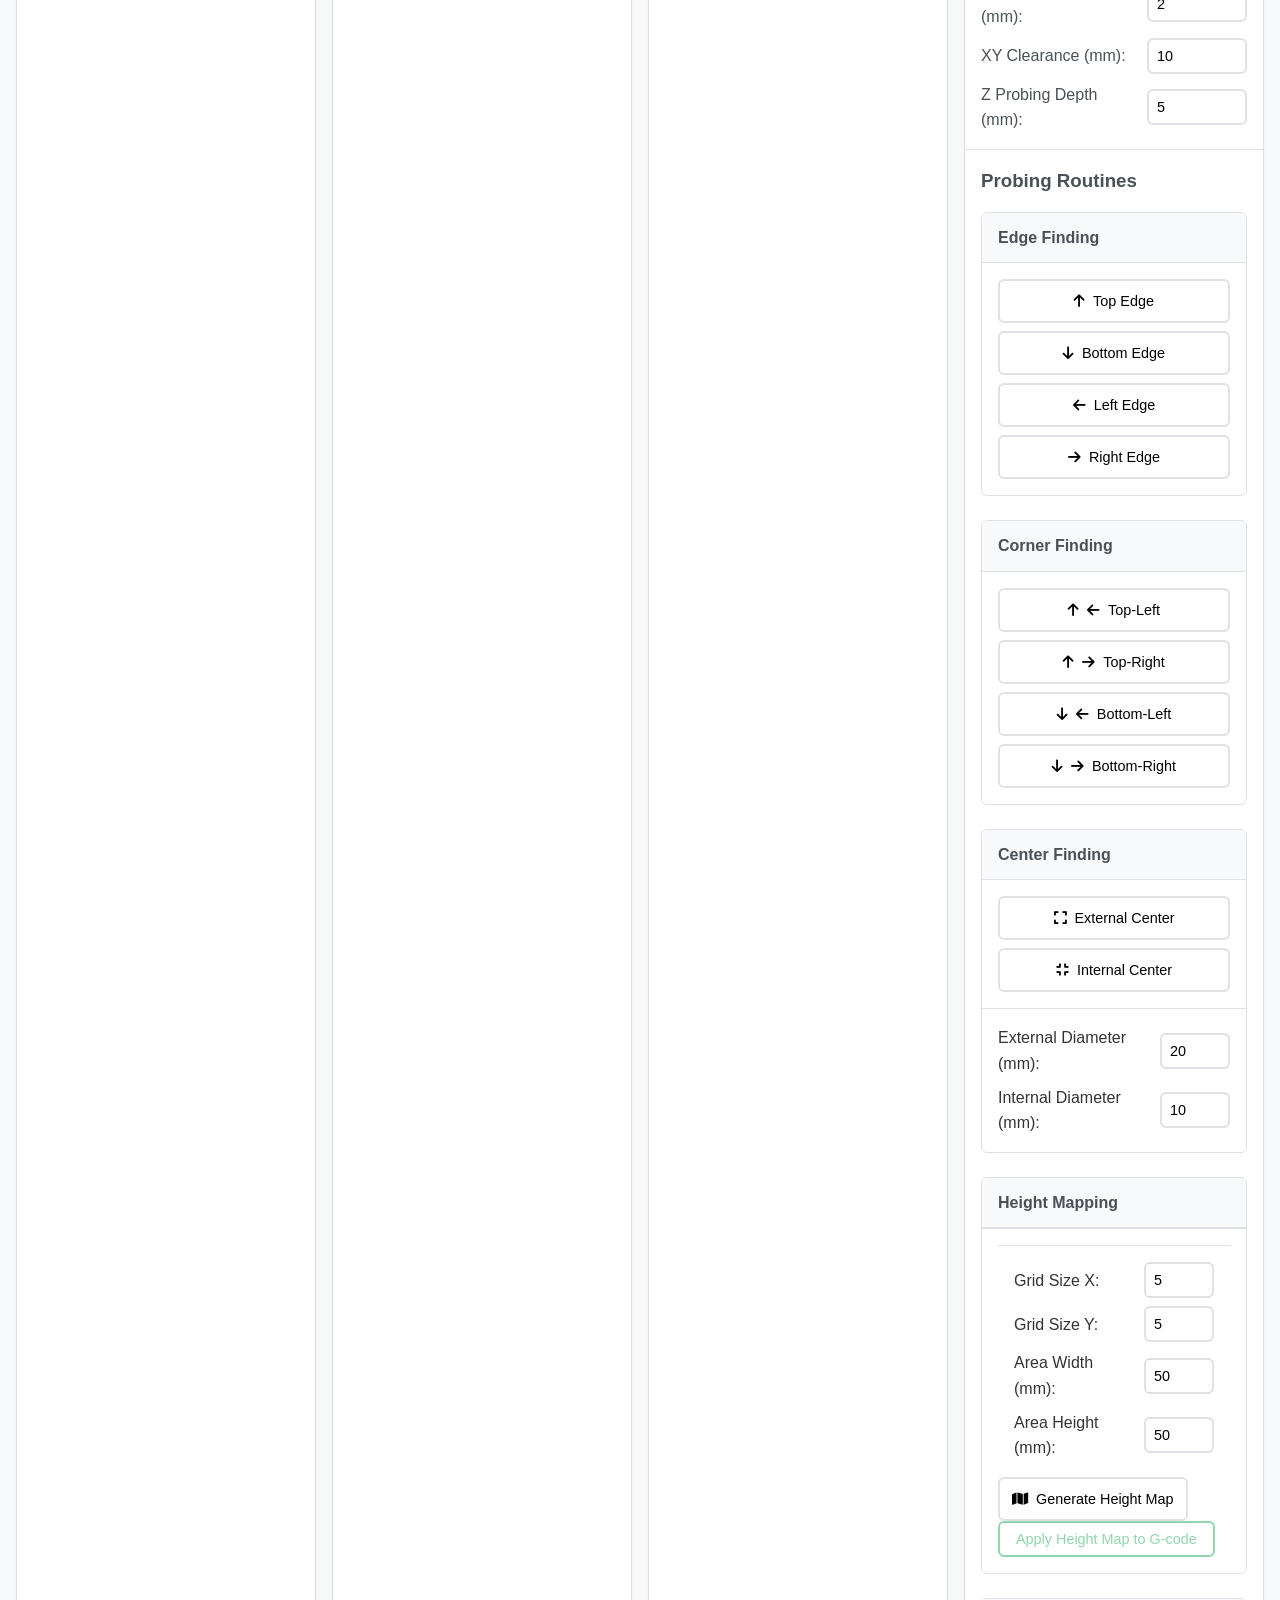
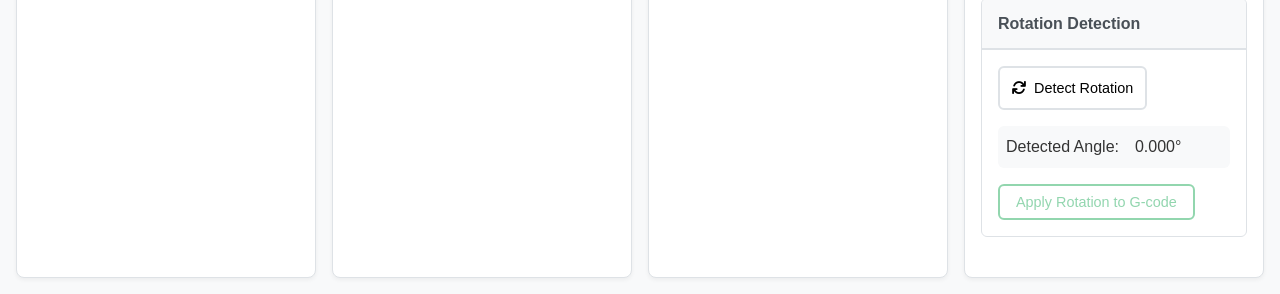
==== commit 50d79fad: "Add configuration editor and update documentation Co-authored-by: eghasemy <1766085+eghasemy@users.n" ====
--- a/index.html
+++ b/index.html
@@ -12,10 +12,15 @@
         <!-- Header -->
         <header class="header">
             <h1><i class="fas fa-cog"></i> FluidNC WebUI</h1>
-            <div class="connection-status">
-                <span id="connection-indicator" class="status-disconnected">
-                    <i class="fas fa-circle"></i> Disconnected
-                </span>
+            <div class="header-controls">
+                <a href="config.html" class="btn" style="margin-right: 1rem;">
+                    <i class="fas fa-file-code"></i> Config Editor
+                </a>
+                <div class="connection-status">
+                    <span id="connection-indicator" class="status-disconnected">
+                        <i class="fas fa-circle"></i> Disconnected
+                    </span>
+                </div>
             </div>
         </header>
 
--- a/css/styles.css
+++ b/css/styles.css
@@ -28,6 +28,21 @@
     justify-content: space-between;
     align-items: center;
     box-shadow: 0 2px 4px rgba(0,0,0,0.1);
+}
+
+.header-controls {
+    display: flex;
+    align-items: center;
+}
+
+.header-controls .btn {
+    color: white;
+    border-color: rgba(255,255,255,0.3);
+}
+
+.header-controls .btn:hover {
+    border-color: white;
+    color: white;
 }
 
 .header h1 {
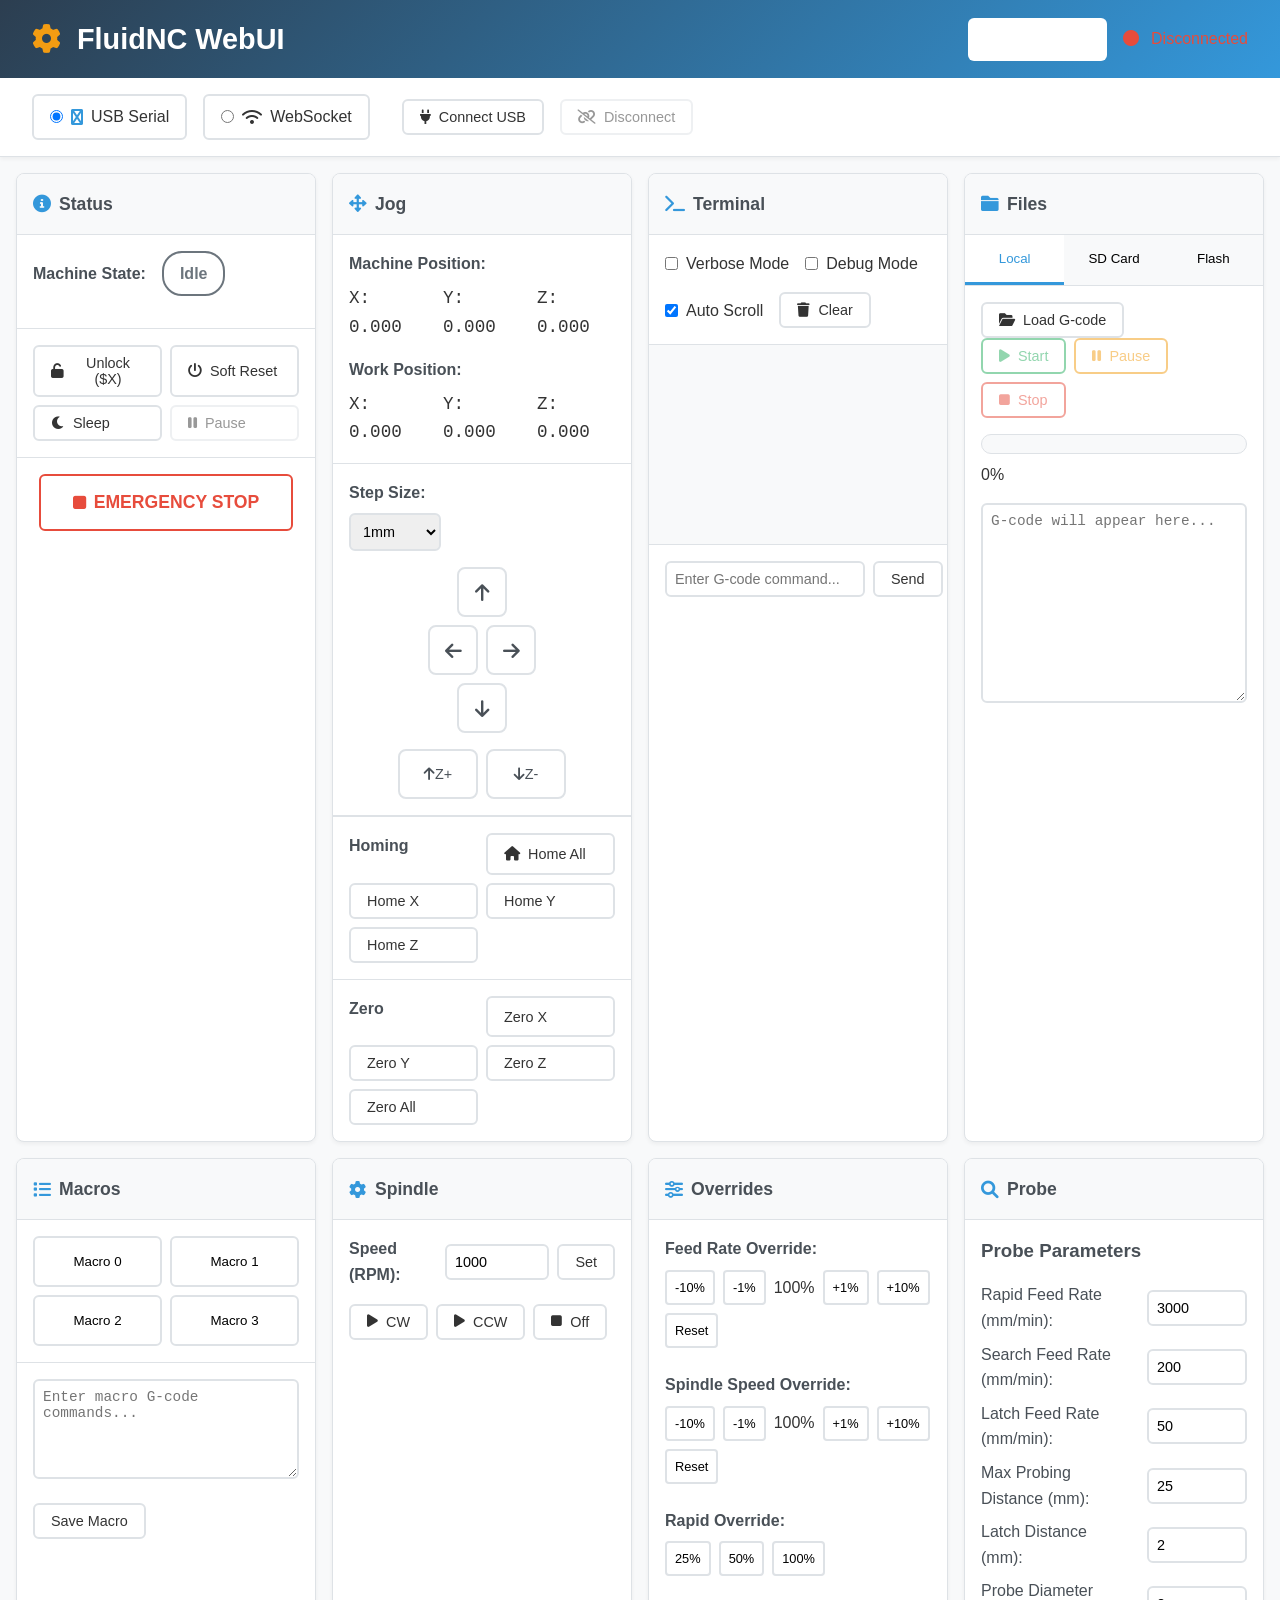
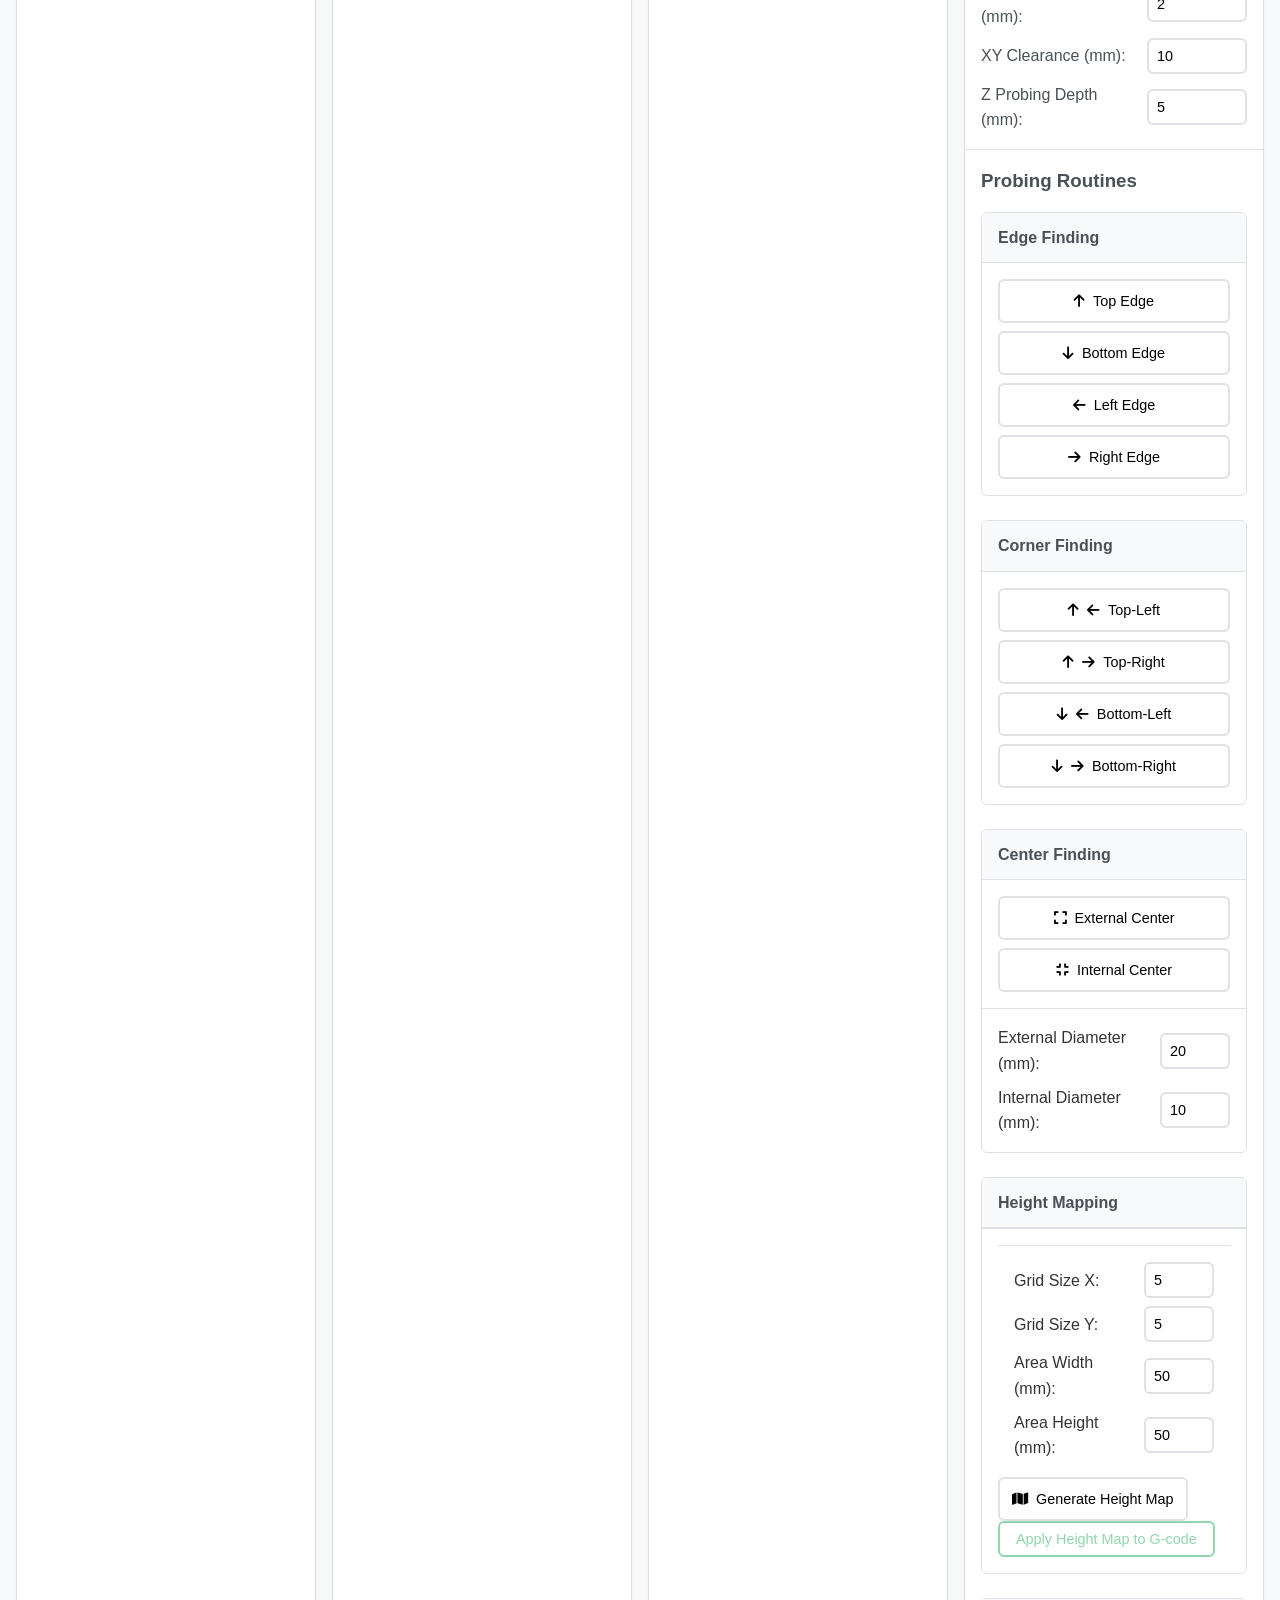
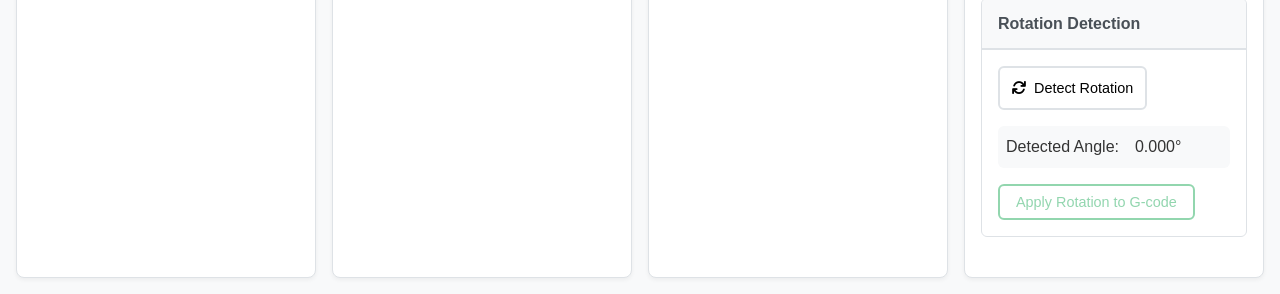
==== commit 4eca5bd9: "Fix WebSocket communication and status polling for FluidNC Co-authored-by: eghasemy <1766085+eghasem" ====
--- a/index.html
+++ b/index.html
@@ -48,7 +48,7 @@
                 </div>
                 
                 <div class="websocket-controls" id="websocket-controls" style="display: none;">
-                    <input type="text" id="websocket-url" placeholder="ws://192.168.1.100:80/ws" class="input">
+                    <input type="text" id="websocket-url" placeholder="ws://fluidnc.local/ws" class="input">
                     <button id="connect-websocket" class="btn btn-primary">
                         <i class="fas fa-wifi"></i> Connect
                     </button>
@@ -193,6 +193,9 @@
                     <div class="terminal-controls">
                         <label>
                             <input type="checkbox" id="verbose-mode"> Verbose Mode
+                        </label>
+                        <label>
+                            <input type="checkbox" id="debug-mode"> Debug Mode
                         </label>
                         <label>
                             <input type="checkbox" id="autoscroll" checked> Auto Scroll
--- a/css/styles.css
+++ b/css/styles.css
@@ -469,6 +469,12 @@
     color: #6c757d;
 }
 
+.console-message.debug {
+    color: #9c88ff;
+    font-family: monospace;
+    font-size: 0.9em;
+}
+
 .console-input {
     padding: 1rem;
     display: flex;
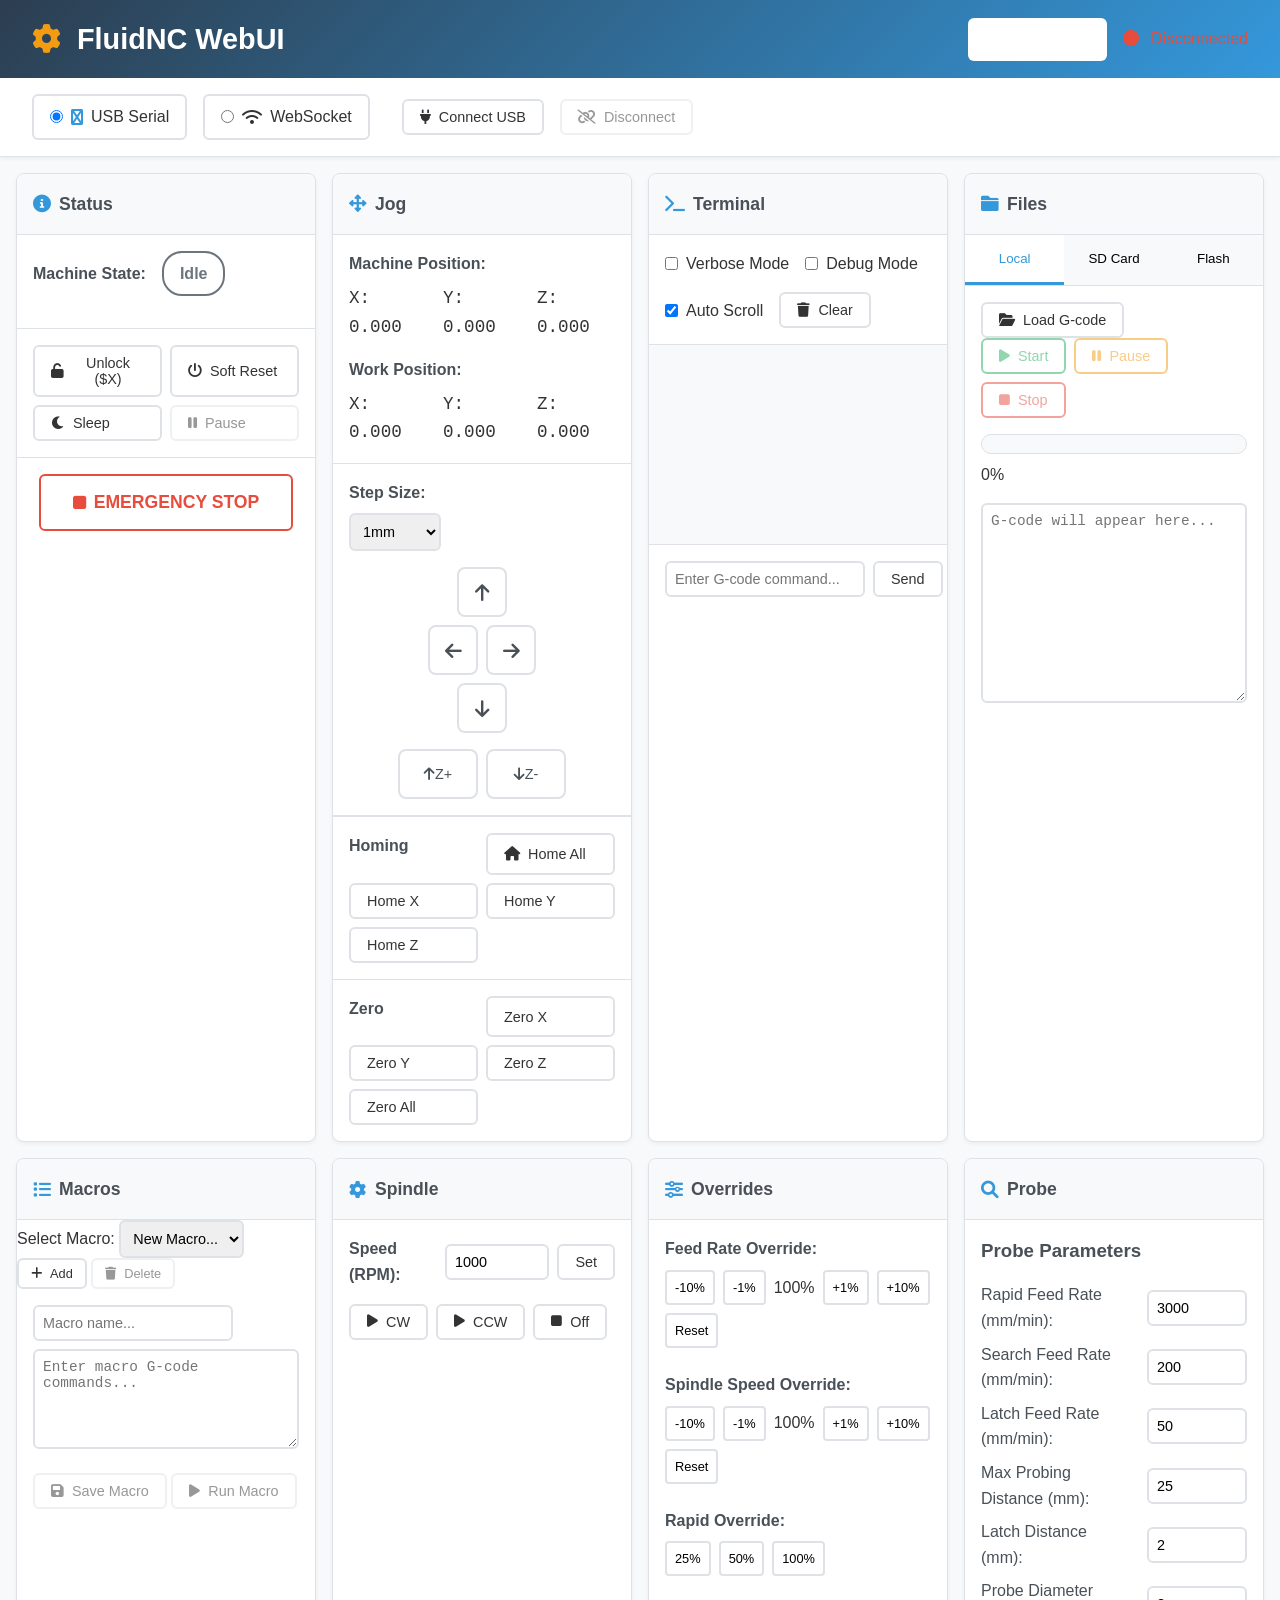
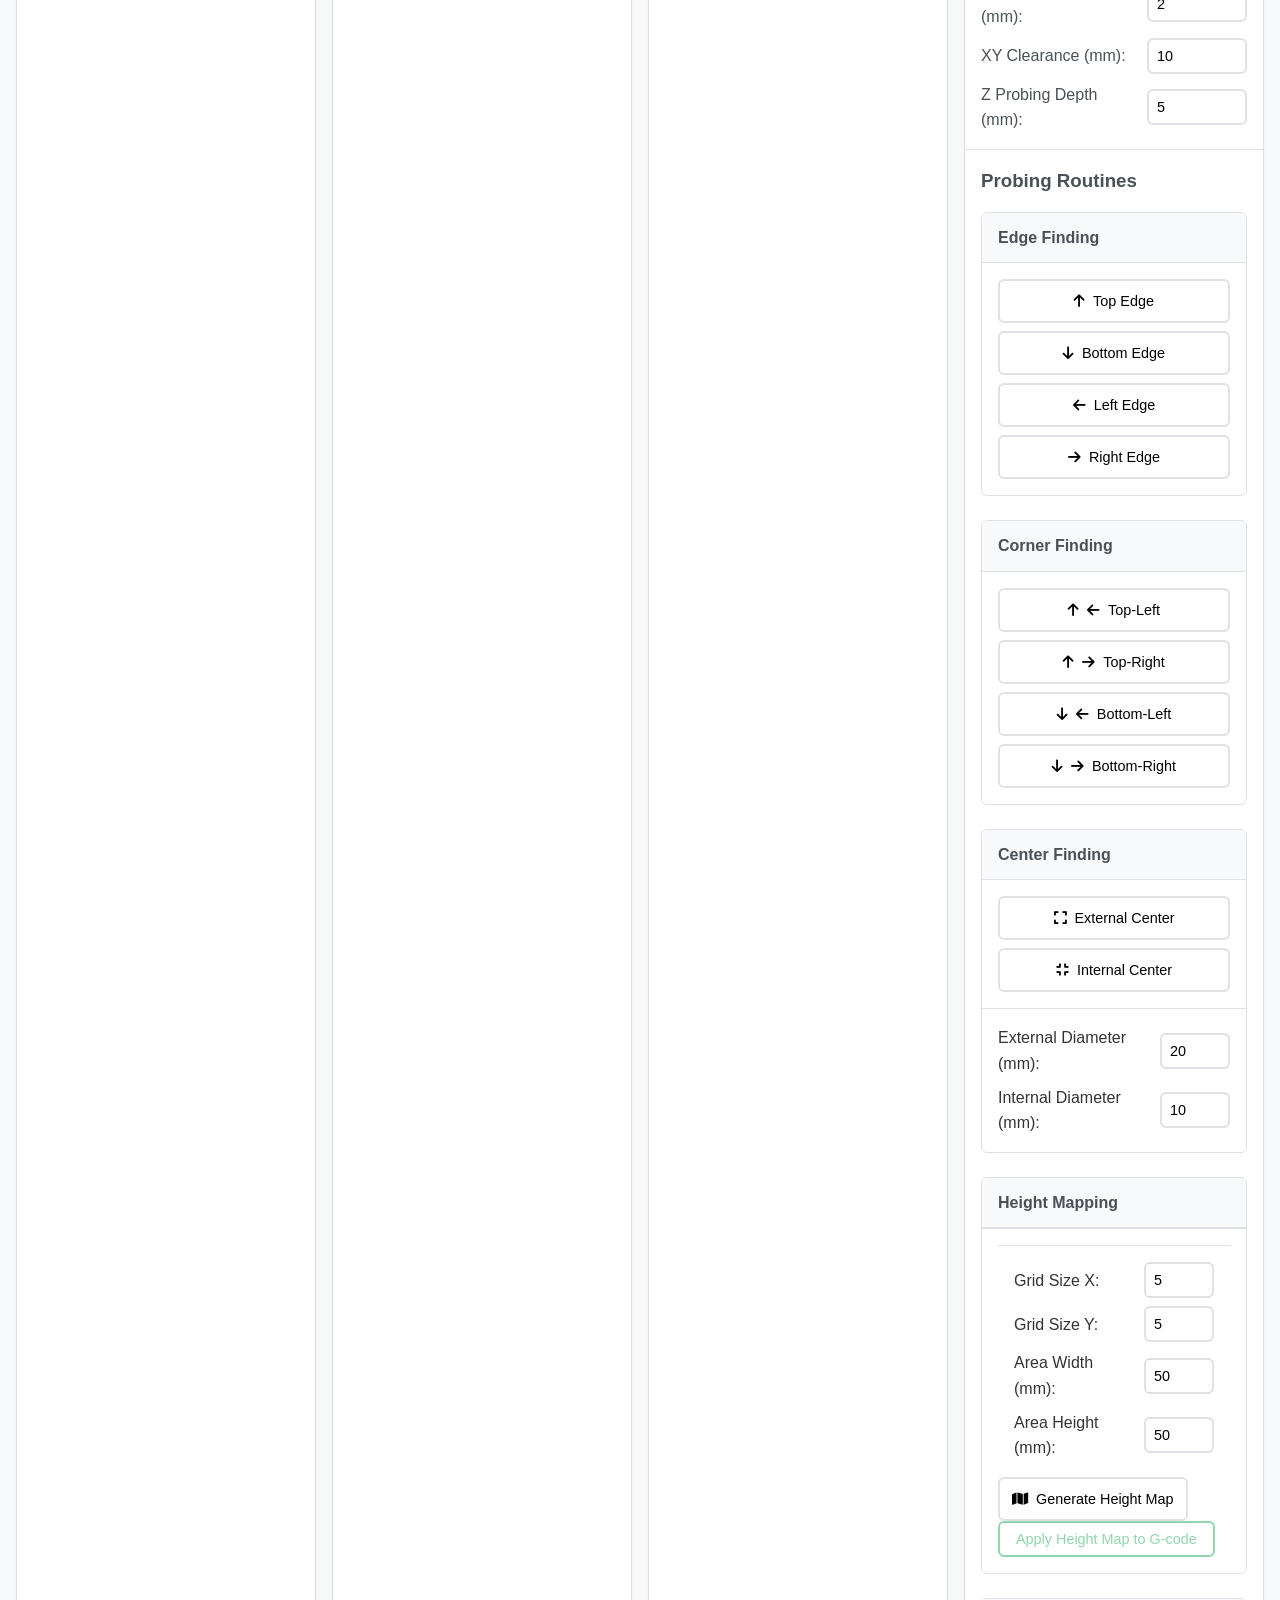
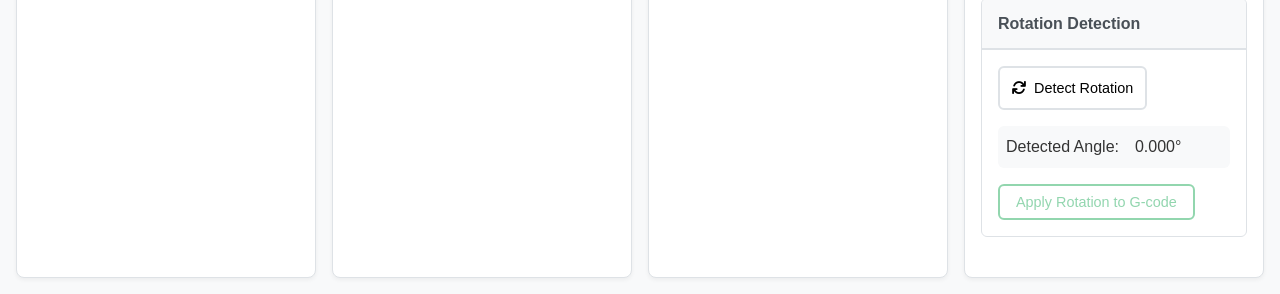
==== commit d652077f: "Fix USB Serial API detection, enhance file system reading, and implement complete macro management C" ====
--- a/index.html
+++ b/index.html
@@ -13,7 +13,7 @@
         <header class="header">
             <h1><i class="fas fa-cog"></i> FluidNC WebUI</h1>
             <div class="header-controls">
-                <a href="config.html" class="btn" style="margin-right: 1rem;">
+                <a href="config.html" target="_blank" class="btn" style="margin-right: 1rem;">
                     <i class="fas fa-file-code"></i> Config Editor
                 </a>
                 <div class="connection-status">
@@ -48,13 +48,23 @@
                 </div>
                 
                 <div class="websocket-controls" id="websocket-controls" style="display: none;">
-                    <input type="text" id="websocket-url" placeholder="ws://fluidnc.local/ws" class="input">
-                    <button id="connect-websocket" class="btn btn-primary">
-                        <i class="fas fa-wifi"></i> Connect
-                    </button>
-                    <button id="disconnect-websocket" class="btn btn-secondary" disabled>
-                        <i class="fas fa-unlink"></i> Disconnect
-                    </button>
+                    <div class="websocket-url-group">
+                        <select id="websocket-url-select" class="input">
+                            <option value="">Select or enter URL...</option>
+                        </select>
+                        <input type="text" id="websocket-url" placeholder="ws://fluidnc.local/ws" class="input">
+                        <button id="save-websocket-url" class="btn btn-sm">
+                            <i class="fas fa-save"></i>
+                        </button>
+                    </div>
+                    <div class="websocket-buttons">
+                        <button id="connect-websocket" class="btn btn-primary">
+                            <i class="fas fa-wifi"></i> Connect
+                        </button>
+                        <button id="disconnect-websocket" class="btn btn-secondary" disabled>
+                            <i class="fas fa-unlink"></i> Disconnect
+                        </button>
+                    </div>
                 </div>
             </div>
         </section>
@@ -272,16 +282,36 @@
                 <section class="macros-panel panel">
                     <h2><i class="fas fa-list"></i> Macros</h2>
                     
-                    <div class="macro-buttons">
-                        <button class="macro-btn" data-macro="0">Macro 0</button>
-                        <button class="macro-btn" data-macro="1">Macro 1</button>
-                        <button class="macro-btn" data-macro="2">Macro 2</button>
-                        <button class="macro-btn" data-macro="3">Macro 3</button>
-                    </div>
-
-                    <div class="macro-editor">
-                        <textarea id="macro-content" placeholder="Enter macro G-code commands..."></textarea>
-                        <button id="save-macro" class="btn">Save Macro</button>
+                    <div class="macro-management">
+                        <div class="macro-selector">
+                            <label>Select Macro:</label>
+                            <select id="macro-select" class="input">
+                                <option value="">New Macro...</option>
+                            </select>
+                            <button id="add-macro" class="btn btn-sm">
+                                <i class="fas fa-plus"></i> Add
+                            </button>
+                            <button id="delete-macro" class="btn btn-sm" disabled>
+                                <i class="fas fa-trash"></i> Delete
+                            </button>
+                        </div>
+                        
+                        <div class="macro-editor">
+                            <input type="text" id="macro-name" placeholder="Macro name..." class="input" style="margin-bottom: 0.5rem;">
+                            <textarea id="macro-content" placeholder="Enter macro G-code commands..."></textarea>
+                            <div class="macro-actions">
+                                <button id="save-macro" class="btn" disabled>
+                                    <i class="fas fa-save"></i> Save Macro
+                                </button>
+                                <button id="run-macro" class="btn" disabled>
+                                    <i class="fas fa-play"></i> Run Macro
+                                </button>
+                            </div>
+                        </div>
+                        
+                        <div class="macro-quick-buttons" id="macro-quick-buttons">
+                            <!-- Dynamic macro buttons will be added here -->
+                        </div>
                     </div>
                 </section>
 
--- a/css/styles.css
+++ b/css/styles.css
@@ -834,4 +834,89 @@
         flex-direction: column;
         gap: 0.5rem;
     }
+}
+
+/* WebSocket URL Controls */
+.websocket-url-group {
+    display: flex;
+    flex-direction: column;
+    gap: 0.5rem;
+    margin-bottom: 1rem;
+}
+
+.websocket-buttons {
+    display: flex;
+    gap: 0.5rem;
+}
+
+#websocket-url-select {
+    width: 100%;
+}
+
+#websocket-url {
+    width: 100%;
+}
+
+#save-websocket-url {
+    border: 2px solid #27ae60;
+    color: #27ae60;
+}
+
+#save-websocket-url:hover {
+    border-color: #219a52;
+    color: #219a52;
+}
+
+.btn-sm {
+    padding: 0.375rem 0.75rem;
+    font-size: 0.8rem;
+}
+
+/* File List Items */
+.file-list {
+    max-height: 300px;
+    overflow-y: auto;
+}
+
+.file-item {
+    display: flex;
+    align-items: center;
+    gap: 0.5rem;
+    padding: 0.5rem;
+    border-bottom: 1px solid #f1f3f4;
+    transition: background-color 0.2s ease;
+}
+
+.file-item:hover {
+    background-color: #f8f9fa;
+}
+
+.file-item.dir i {
+    color: #f39c12;
+}
+
+.file-item.file i {
+    color: #6c757d;
+}
+
+.file-name {
+    flex: 1;
+    font-weight: 500;
+}
+
+.file-size {
+    color: #6c757d;
+    font-size: 0.8rem;
+    font-family: monospace;
+}
+
+.file-action {
+    padding: 0.25rem 0.5rem;
+    font-size: 0.8rem;
+    border: 1px solid #dee2e6;
+}
+
+.file-action:hover {
+    border-color: #3498db;
+    color: #3498db;
 }
